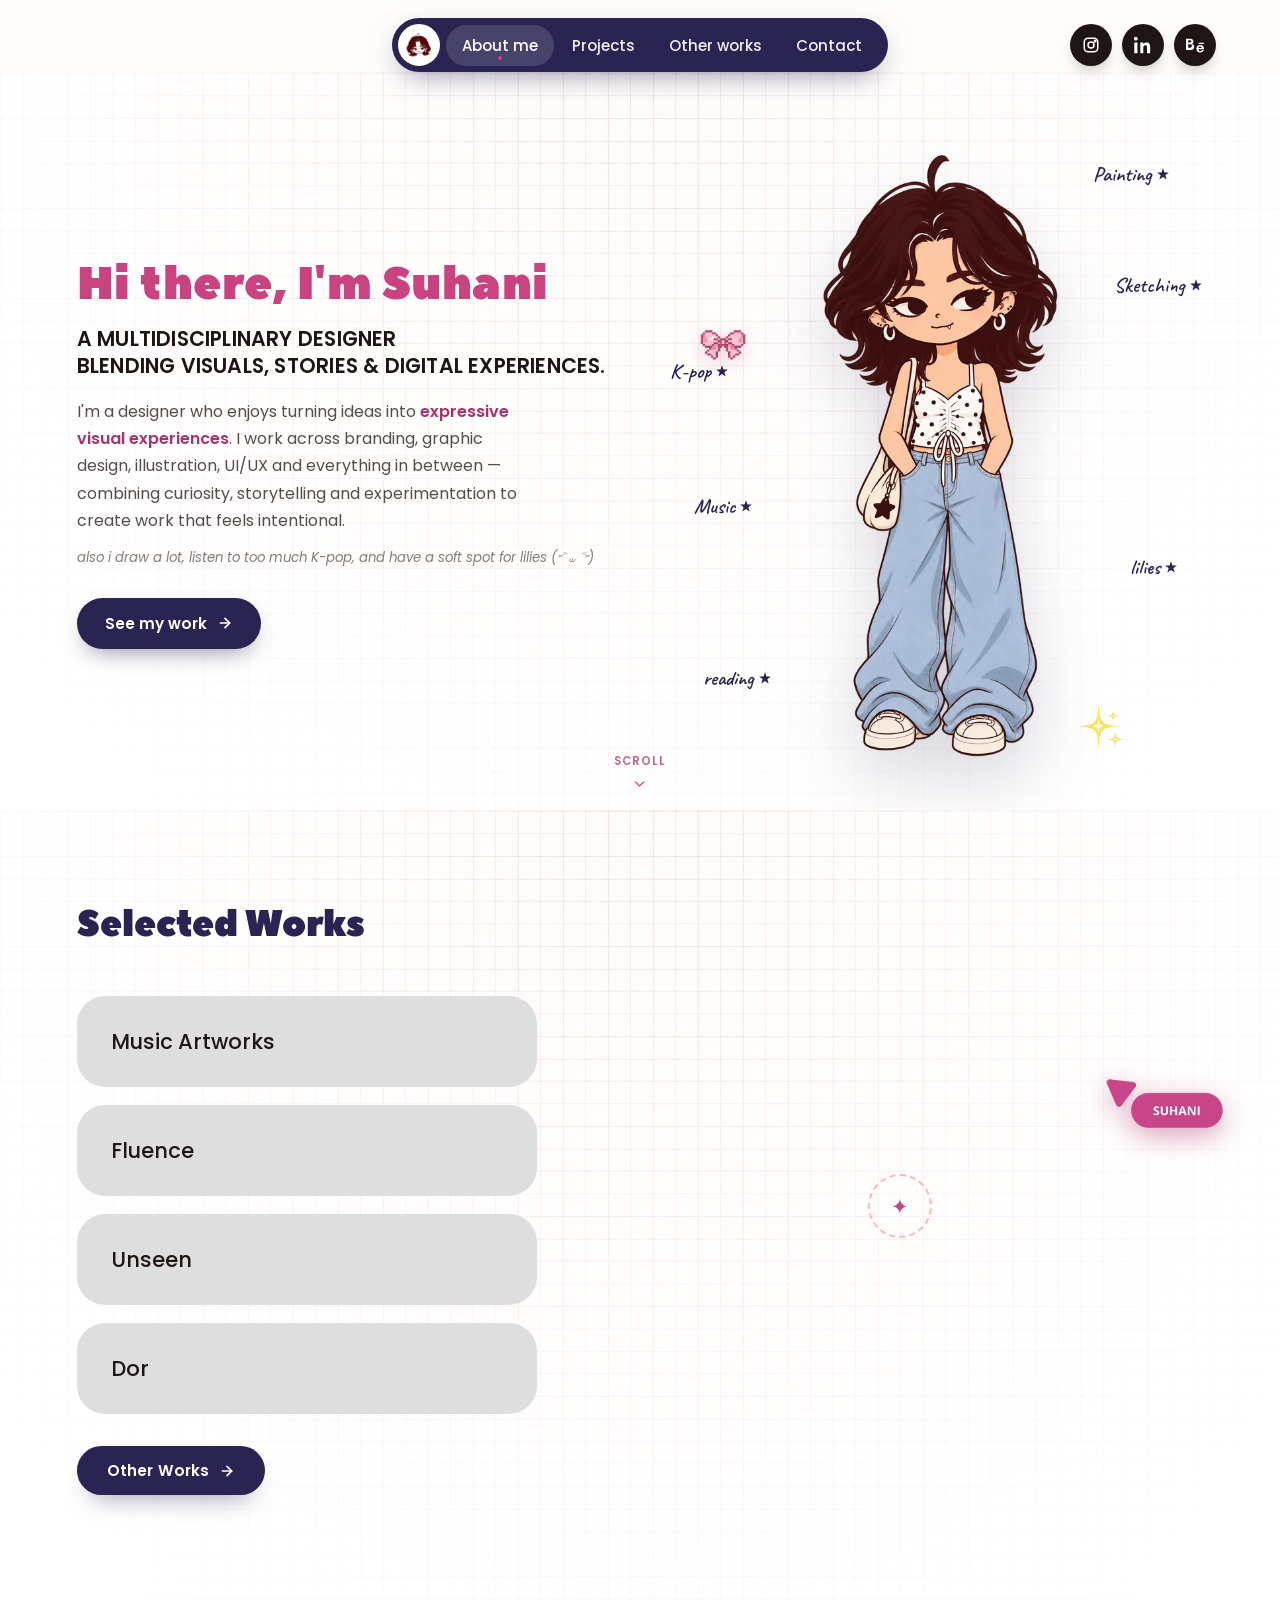
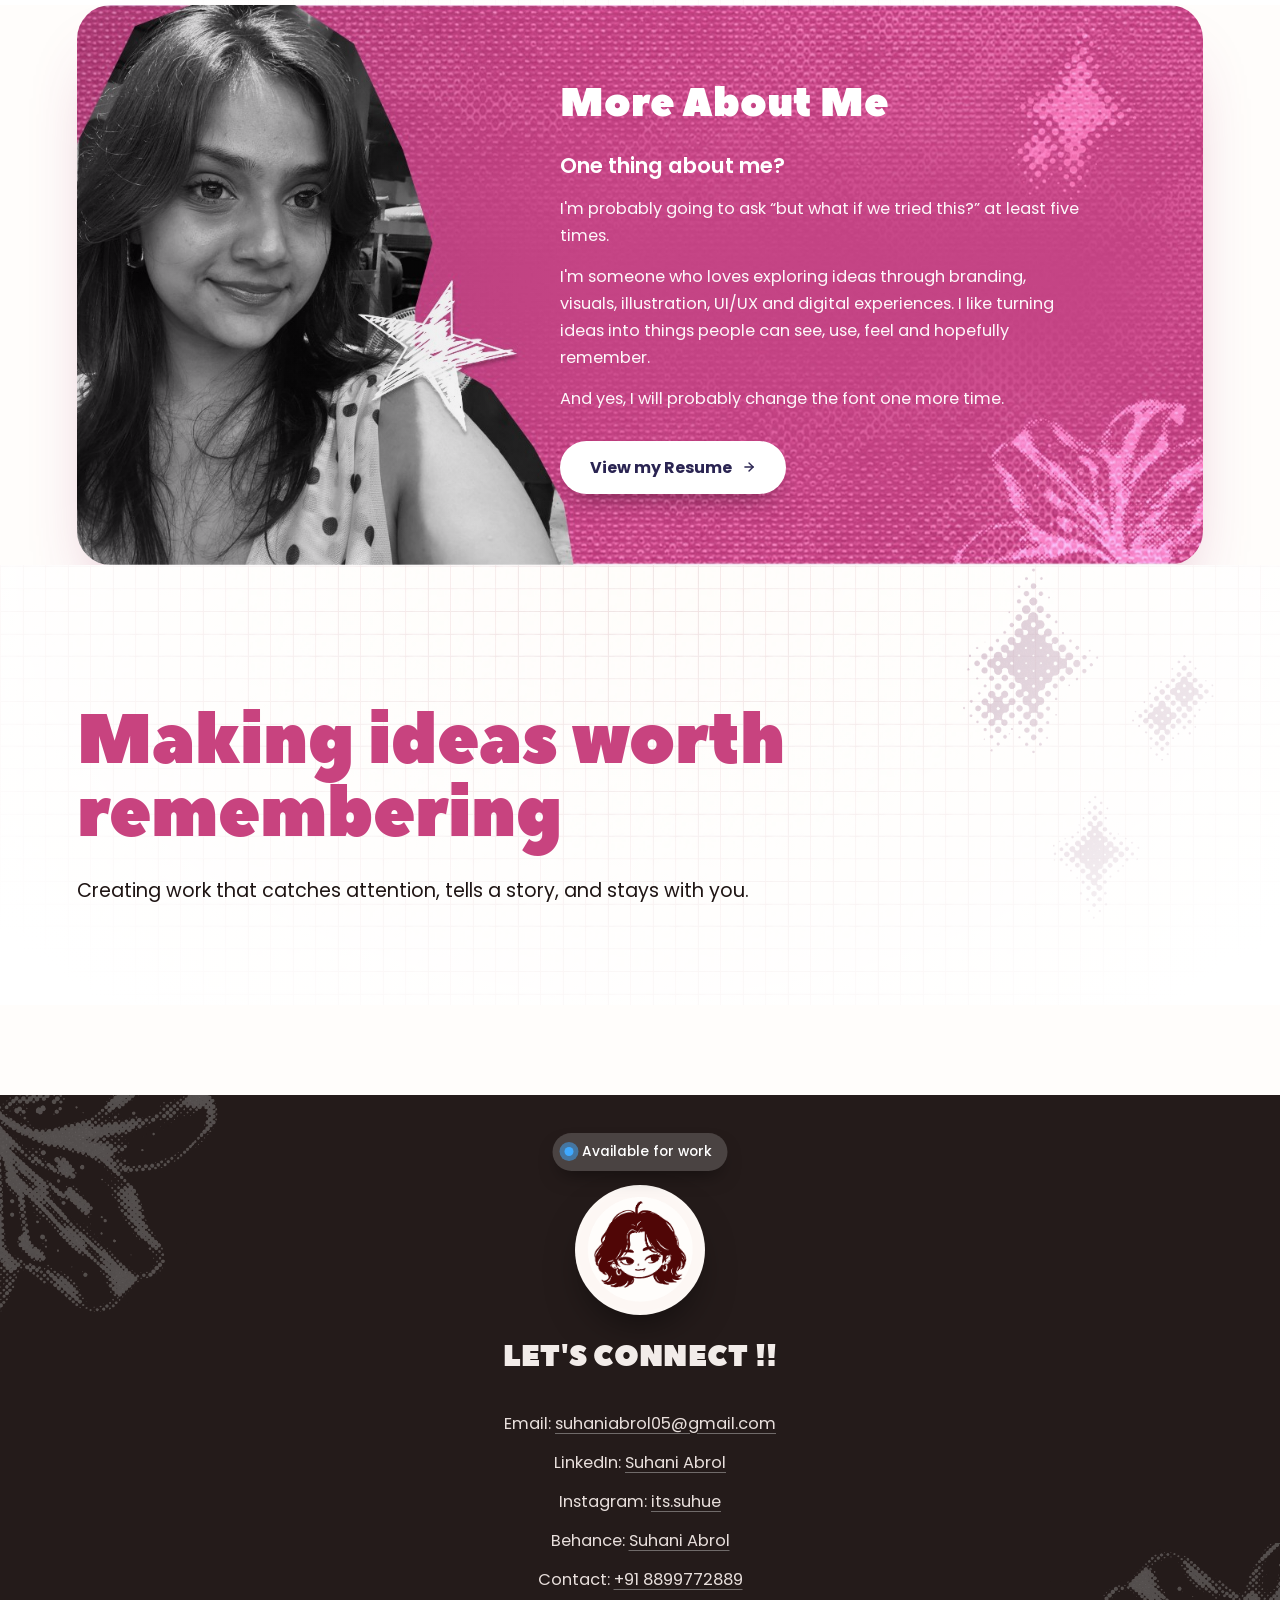
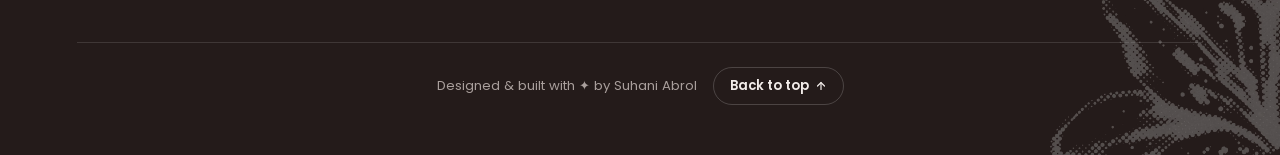
==== index.html @ 2a0159c7 "Initial commit" ====
<!DOCTYPE html>
<html lang="en">
<head>
<meta charset="UTF-8">
<meta name="viewport" content="width=device-width, initial-scale=1.0">
<title>Suhani Abrol — Multidisciplinary Designer</title>
<meta name="description" content="Suhani Abrol — a multidisciplinary designer blending visuals, stories & digital experiences.">
<link rel="icon" href="assets/images/favicon.webp">
<link rel="preconnect" href="https://fonts.googleapis.com">
<link href="https://fonts.googleapis.com/css2?family=Caveat:wght@500;600;700&family=Poppins:wght@300;400;500;600;700;800&display=swap" rel="stylesheet">
<link rel="stylesheet" href="styles.css">
</head>
<body>
<div class="scroll-progress" id="scrollProgress"></div>

<!-- ================= HEADER ================= -->
<header class="site-header">
  <nav class="nav-pill" aria-label="Primary">
    <div class="nav-avatar"><img src="assets/images/favicon.webp" alt="Suhani Abrol logo"></div>
    <ul class="nav-links" id="navLinks">
      <li><a href="#about" class="nav-link active" data-target="#about">About me<span class="dot"></span></a></li>
      <li><a href="#work" class="nav-link" data-target="#work">Projects<span class="dot"></span></a></li>
      <li><a href="#about-me" class="nav-link" data-target="#about-me">Other works<span class="dot"></span></a></li>
      <li><a href="#contact" class="nav-link" data-target="#contact">Contact<span class="dot"></span></a></li>
    </ul>
  </nav>
  <div class="social-cluster">
    <a href="https://instagram.com/its.suhue" target="_blank" rel="noopener" aria-label="Instagram">
      <svg viewBox="0 0 24 24" fill="none" stroke="currentColor" stroke-width="2"><rect x="3" y="3" width="18" height="18" rx="5"/><circle cx="12" cy="12" r="4"/><circle cx="17.5" cy="6.5" r="1"/></svg>
    </a>
    <a href="https://linkedin.com/in/suhani-abrol" target="_blank" rel="noopener" aria-label="LinkedIn">
      <svg viewBox="0 0 24 24" fill="currentColor"><path d="M4.98 3.5C4.98 4.88 3.87 6 2.5 6S0 4.88 0 3.5 1.12 1 2.5 1s2.48 1.12 2.48 2.5zM.4 8.75h4.2V23H.4V8.75zM8.4 8.75h4.02v1.95h.06c.56-1.06 1.94-2.18 4-2.18 4.28 0 5.07 2.82 5.07 6.48V23h-4.2v-6.9c0-1.65-.03-3.77-2.3-3.77-2.3 0-2.66 1.8-2.66 3.65V23H8.4V8.75z"/></svg>
    </a>
    <a href="https://behance.net/suhaniabrol" target="_blank" rel="noopener" aria-label="Behance">
      <svg viewBox="0 0 24 24" fill="currentColor"><path d="M7.8 10.5c1.4-.6 2.1-1.7 2.1-3.2 0-2.6-2-3.8-4.4-3.8H0v15h5.9c2.6 0 5.1-1.3 5.1-4.2 0-1.8-.9-3.2-3.2-3.8zM2.9 5.6h2.3c1 0 1.9.3 1.9 1.5 0 1.1-.7 1.6-1.8 1.6H2.9V5.6zm2.6 10H2.9V10.9h2.7c1.3 0 2.2.6 2.2 2 0 1.5-1.1 2.7-2.3 2.7zM23.7 9.1h-6.9v1.4h6.9V9.1zM18.9 12c-3 0-5 2.1-5 5.1 0 3.1 1.9 5 5.1 5 2.4 0 4.1-1.1 4.8-3.3h-2.5c-.2.7-1.1 1.4-2.2 1.4-1.6 0-2.5-1-2.6-2.6h7.5c.1-3.2-1.4-5.6-5.1-5.6zm-2.4 4c.1-1.2 1-2 2.3-2 1.3 0 2 .8 2.1 2h-4.4z"/></svg>
    </a>
  </div>
  <button class="nav-toggle" id="navToggle" aria-label="Open menu">
    <svg viewBox="0 0 24 24" fill="none" stroke="#fff" stroke-width="2" stroke-linecap="round"><line x1="4" y1="7" x2="20" y2="7"/><line x1="4" y1="12" x2="20" y2="12"/><line x1="4" y1="17" x2="20" y2="17"/></svg>
  </button>
</header>

<div class="mobile-menu" id="mobileMenu">
  <div class="mobile-menu-panel">
    <span class="mobile-close" id="mobileClose">&times;</span>
    <a href="#about" data-target="#about">About me →</a>
    <a href="#work" data-target="#work">Projects →</a>
    <a href="#about-me" data-target="#about-me">Other works →</a>
    <a href="#contact" data-target="#contact">Contact →</a>
    <div class="msocial">
      <a href="https://instagram.com/its.suhue" target="_blank" rel="noopener" aria-label="Instagram"><svg viewBox="0 0 24 24" fill="none" stroke="currentColor" stroke-width="2" width="18" height="18"><rect x="3" y="3" width="18" height="18" rx="5"/><circle cx="12" cy="12" r="4"/></svg></a>
      <a href="https://linkedin.com/in/suhani-abrol" target="_blank" rel="noopener" aria-label="LinkedIn"><svg viewBox="0 0 24 24" fill="currentColor" width="18" height="18"><path d="M4.98 3.5C4.98 4.88 3.87 6 2.5 6S0 4.88 0 3.5 1.12 1 2.5 1s2.48 1.12 2.48 2.5zM.4 8.75h4.2V23H.4V8.75zM8.4 8.75h4.02v1.95h.06c.56-1.06 1.94-2.18 4-2.18 4.28 0 5.07 2.82 5.07 6.48V23h-4.2v-6.9c0-1.65-.03-3.77-2.3-3.77-2.3 0-2.66 1.8-2.66 3.65V23H8.4V8.75z"/></svg></a>
      <a href="https://behance.net/suhaniabrol" target="_blank" rel="noopener" aria-label="Behance"><svg viewBox="0 0 24 24" fill="currentColor" width="18" height="18"><path d="M7.8 10.5c1.4-.6 2.1-1.7 2.1-3.2 0-2.6-2-3.8-4.4-3.8H0v15h5.9c2.6 0 5.1-1.3 5.1-4.2 0-1.8-.9-3.2-3.2-3.8zM2.9 5.6h2.3c1 0 1.9.3 1.9 1.5 0 1.1-.7 1.6-1.8 1.6H2.9V5.6zm2.6 10H2.9V10.9h2.7c1.3 0 2.2.6 2.2 2 0 1.5-1.1 2.7-2.3 2.7zM23.7 9.1h-6.9v1.4h6.9V9.1zM18.9 12c-3 0-5 2.1-5 5.1 0 3.1 1.9 5 5.1 5 2.4 0 4.1-1.1 4.8-3.3h-2.5c-.2.7-1.1 1.4-2.2 1.4-1.6 0-2.5-1-2.6-2.6h7.5c.1-3.2-1.4-5.6-5.1-5.6zm-2.4 4c.1-1.2 1-2 2.3-2 1.3 0 2 .8 2.1 2h-4.4z"/></svg></a>
    </div>
  </div>
</div>

<!-- ================= HERO ================= -->
<section class="hero paper-bg" id="about">
  <div class="hero-copy">
    <h1 class="reveal reveal-delay-1">Hi there, I'm Suhani</h1>
    <p class="subhead reveal reveal-delay-2">A MULTIDISCIPLINARY DESIGNER<br>BLENDING VISUALS, STORIES &amp; DIGITAL EXPERIENCES.</p>
    <p class="desc reveal reveal-delay-3">I'm a designer who enjoys turning ideas into <strong>expressive visual experiences</strong>. I work across branding, graphic design, illustration, UI/UX and everything in between — combining curiosity, storytelling and experimentation to create work that feels intentional.</p>
    <p class="aside reveal reveal-delay-3">also i draw a lot, listen to too much K-pop, and have a soft spot for lilies (˶˃ ⩊ ˂˶)</p>
    <a href="#work" class="btn reveal reveal-delay-4" data-target="#work">
      See my work
      <svg width="16" height="16" viewBox="0 0 24 24" fill="none" stroke="currentColor" stroke-width="2.4" stroke-linecap="round"><line x1="5" y1="12" x2="19" y2="12"/><polyline points="12 5 19 12 12 19"/></svg>
    </a>
  </div>

  <div class="hero-art">
    <div class="char-wrap">
      <img class="character" src="assets/images/hero-character.webp" alt="Illustrated portrait of Suhani, wearing a polka dot top and wide jeans">
      <span class="note n1">Painting <svg viewBox="0 0 24 24"><path d="M12 2l2.5 7.5H22l-6 4.6 2.3 7.4L12 17l-6.3 4.5 2.3-7.4L2 9.5h7.5z"/></svg></span>
      <span class="note n3">Sketching <svg viewBox="0 0 24 24"><path d="M12 2l2.5 7.5H22l-6 4.6 2.3 7.4L12 17l-6.3 4.5 2.3-7.4L2 9.5h7.5z"/></svg></span>
      <span class="note n2">K-pop <svg viewBox="0 0 24 24"><path d="M12 2l2.5 7.5H22l-6 4.6 2.3 7.4L12 17l-6.3 4.5 2.3-7.4L2 9.5h7.5z"/></svg></span>
      <span class="note n4">Music <svg viewBox="0 0 24 24"><path d="M12 2l2.5 7.5H22l-6 4.6 2.3 7.4L12 17l-6.3 4.5 2.3-7.4L2 9.5h7.5z"/></svg></span>
      <span class="note n5">lilies <svg viewBox="0 0 24 24"><path d="M12 2l2.5 7.5H22l-6 4.6 2.3 7.4L12 17l-6.3 4.5 2.3-7.4L2 9.5h7.5z"/></svg></span>
      <span class="note n6">reading <svg viewBox="0 0 24 24"><path d="M12 2l2.5 7.5H22l-6 4.6 2.3 7.4L12 17l-6.3 4.5 2.3-7.4L2 9.5h7.5z"/></svg></span>
      <img class="bow-deco" src="assets/images/bow-deco.webp" alt="">
      <img class="sparkle-deco" src="assets/images/sparkle-deco.webp" alt="">
    </div>
  </div>
  <a href="#work" class="scroll-cue" data-target="#work" aria-label="Scroll to selected works">
    Scroll
    <svg viewBox="0 0 24 24" fill="none" stroke="currentColor" stroke-width="2.4" stroke-linecap="round" stroke-linejoin="round"><polyline points="6 9 12 15 18 9"/></svg>
  </a>
</section>

<!-- ================= SELECTED WORKS ================= -->
<section class="works paper-bg" id="work">
  <h2 class="section-title reveal">Selected Works</h2>

  <div class="works-grid">
    <div class="project-list reveal" id="projectList">
      <!-- items injected by JS -->
      <a href="#about-me" data-target="#about-me" id="otherWorksPill" class="other-works-pill reveal">
        Other Works
        <svg width="16" height="16" viewBox="0 0 24 24" fill="none" stroke="currentColor" stroke-width="2.4" stroke-linecap="round"><line x1="5" y1="12" x2="19" y2="12"/><polyline points="12 5 19 12 12 19"/></svg>
      </a>
    </div>

    <div class="preview-stage" id="previewStage">
      <div class="preview-idle">
        <div class="ring">✦</div>
      </div>
      <div class="preview-entrance">
      <div class="preview-float">
      <div class="preview-card-wrap" id="previewWrap">
        <div class="preview-card-face">
        <div class="preview-back"></div>
        <div class="preview-front" id="previewFront">
          <span class="p-icon" id="pIcon">M</span>
          <span class="p-tag" id="pTag">Illustration series</span>
          <h3 id="pTitle">Music Artworks</h3>
          <p id="pDesc">A collection of album-inspired fan art blending expressive linework with color moods.</p>
        </div>
        <div class="deco-chip chip-a" id="chipA"><span class="dot"></span><span id="chipAText">Illustration</span></div>
        <div class="deco-chip chip-b" id="chipB"><span class="dot"></span><span id="chipBText">Fan Art</span></div>
        </div>
        <div class="suhani-badge" id="suhaniBadge">
          <img class="suhani-badge-img" src="assets/images/suhani-badge.webp" alt="Suhani">
        </div>
      </div>
      </div>
      </div>
    </div>
  </div>
</section>

<!-- ================= ABOUT / MORE ABOUT ME ================= -->
<section class="about" id="about-me">
  <div class="about-banner reveal" style="background-image:url('assets/images/about-banner.jpg');">
    <div class="about-copy">
      <h2 class="script">More About Me</h2>
      <h3>One thing about me?</h3>
      <p>I'm probably going to ask &ldquo;but what if we tried this?&rdquo; at least five times.</p>
      <p>I'm someone who loves exploring ideas through branding, visuals, illustration, UI/UX and digital experiences. I like turning ideas into things people can see, use, feel and hopefully remember.</p>
      <p>And yes, I will probably change the font one more time.</p>
      <a href="#contact" class="btn-light" data-target="#contact">
        View my Resume
        <svg width="14" height="14" viewBox="0 0 24 24" fill="none" stroke="currentColor" stroke-width="2.4" stroke-linecap="round"><line x1="5" y1="12" x2="19" y2="12"/><polyline points="12 5 19 12 12 19"/></svg>
      </a>
    </div>
  </div>
</section>

<!-- ================= MAKING IDEAS WORTH REMEMBERING ================= -->
<section class="make-remember paper-bg" id="make-remember">
  <div class="mr-deco"><img src="assets/images/diamonds-deco.png" alt="" /></div>
  <div class="mr-wrap">
    <h2 class="mr-title reveal">Making ideas worth<br>remembering</h2>
    <p class="mr-sub reveal">Creating work that catches attention, tells a story, and stays with you.</p>
  </div>
</section>

<!-- ================= FOOTER / CONTACT ================= -->
<footer class="site-footer" id="contact">
  <div class="leaf tl">
    <img src="assets/images/leaf-tl.webp" alt="">
  </div>
  <div class="leaf br">
    <img src="assets/images/leaf-br.webp" alt="">
  </div>

  <div class="avail-wrap reveal">
    <div class="avail-badge"><span class="pulse-dot"></span>Available for work</div>
    <div class="footer-avatar"><img src="assets/images/footer-avatar.png" alt="Suhani Abrol"></div>
  </div>

  <h2 class="reveal">LET'S CONNECT !!</h2>

  <ul class="contact-list reveal">
    <li>Email: <button class="copy-email" data-copy="suhaniabrol05@gmail.com">suhaniabrol05@gmail.com</button></li>
    <li>LinkedIn: <a href="https://linkedin.com/in/suhani-abrol" target="_blank" rel="noopener">Suhani Abrol</a></li>
    <li>Instagram: <a href="https://instagram.com/its.suhue" target="_blank" rel="noopener">its.suhue</a></li>
    <li>Behance: <a href="https://behance.net/suhaniabrol" target="_blank" rel="noopener">Suhani Abrol</a></li>
    <li>Contact: <a href="tel:+918899772889">+91 8899772889</a></li>
  </ul>

  <div class="footer-bottom">
    <span>Designed &amp; built with ✦ by Suhani Abrol</span>
    <a href="#about" class="to-top" data-target="#about">
      Back to top
      <svg viewBox="0 0 24 24" fill="none" stroke="currentColor" stroke-width="2.4" stroke-linecap="round"><line x1="5" y1="12" x2="19" y2="12"/><polyline points="12 5 19 12 12 19"/></svg>
    </a>
  </div>
</footer>

<div class="toast" id="toast">Copied to clipboard ✦</div>

<script src="script.js"></script>
</body>
</html>
---- styles.css ----
@font-face{
    font-family:'Peace Sans';
    src: url('assets/fonts/peace-sans-webfont.ttf') format('truetype'),
         url('assets/fonts/peace-sans.otf') format('opentype');
    font-weight: normal;
    font-style: normal;
    font-display: swap;
  }

  :root{
    --pink: #C8437F;
    --pink-deep: #A8336A;
    --pink-soft: #FFB6B6;
    --pink-soft2: #FFC9C9;
    --navy: #2A2452;
    --navy-2: #1F1B45;
    --ink: #1F1514;
    --footer-dark: #241B1A;
    --footer-dark-2: #2E2220;
    --pill-grey: #DEDEDE;
    --pill-grey-dark: #cfcfcf;
    --paper: #FFFDFB;
    --grid-line: rgba(200,67,127,0.16);
    --text-body: #35302f;
    --radius-lg: 28px;
    --radius-md: 20px;
    --radius-sm: 14px;
    --ease: cubic-bezier(.22,1,.36,1);
  }

  *{margin:0;padding:0;box-sizing:border-box;}
  html{scroll-behavior:smooth;}
  body{
    font-family:'Poppins', sans-serif;
    color:var(--text-body);
    background:var(--paper);
    overflow-x:hidden;
    -webkit-font-smoothing:antialiased;
  }
  img{max-width:100%;display:block;}
  a{color:inherit;text-decoration:none;}
  ul{list-style:none;}
  button{font-family:inherit;cursor:pointer;border:none;background:none;}
  ::selection{background:var(--pink);color:#fff;}

  /* ---------- scroll progress bar ---------- */
  .scroll-progress{
    position:fixed; top:0; left:0; height:3px; width:0%;
    background:linear-gradient(90deg, var(--pink), var(--navy));
    z-index:300; transition:width .1s linear;
  }

  .script{font-family:'Peace Sans', 'Caveat', cursive;}

  /* ---------- scroll reveal ---------- */
  .reveal{opacity:0;transform:translateY(28px);transition:opacity .8s var(--ease), transform .8s var(--ease);}
  .reveal.in{opacity:1;transform:translateY(0);}
  .reveal-delay-1{transition-delay:.08s;}
  .reveal-delay-2{transition-delay:.16s;}
  .reveal-delay-3{transition-delay:.24s;}
  .reveal-delay-4{transition-delay:.32s;}

  @media (prefers-reduced-motion: reduce){
    *{animation-duration:0.001ms !important; animation-iteration-count:1 !important; transition-duration:0.001ms !important; scroll-behavior:auto !important;}
  }

  /* ---------- paper bg (real grid texture, low opacity, white base) ---------- */
  .paper-bg{
    position:relative;
    background-color:#ffffff;
    isolation:isolate;
  }
  .paper-bg::before{
    content:"";
    position:absolute; inset:0;
    background-image:url('assets/images/paper-bg-texture.webp');
    background-size: 90px 90px;
    background-repeat:repeat;
    opacity:0.22;
    z-index:0;
    pointer-events:none;
  }
  .paper-bg::after{
    content:"";
    position:absolute; inset:0;
    background:radial-gradient(ellipse at 50% 0%, rgba(255,255,255,0) 0%, #ffffff 92%);
    z-index:0;
    pointer-events:none;
  }
  .hero-copy, .hero-art{ position:relative; z-index:1; }

  /* ================= NAVBAR ================= */
  .site-header{
    position:sticky; top:0; z-index:100;
    padding: 18px 5vw 0;
    display:grid; grid-template-columns: 1fr auto 1fr; align-items:center;
    pointer-events:none;
  }
  .nav-pill{
    grid-column:2; justify-self:center;
    pointer-events:all;
    display:flex; align-items:center; gap:6px;
    background:var(--navy);
    border-radius:999px;
    padding:6px 10px 6px 6px;
    box-shadow:0 10px 30px -10px rgba(42,36,82,0.55);
    transition: box-shadow .3s var(--ease), transform .3s var(--ease);
  }
  .nav-pill:hover{ box-shadow:0 14px 34px -8px rgba(42,36,82,0.65); }
  .nav-avatar{
    width:42px;height:42px;border-radius:50%;
    background:#fff; border:2px solid #fff;
    overflow:hidden; flex-shrink:0;
    display:flex; align-items:center; justify-content:center;
    transition: transform .4s var(--ease);
  }
  .nav-pill:hover .nav-avatar{ transform: rotate(-8deg) scale(1.06); }
  .nav-avatar img{width:100%;height:100%;object-fit:cover;}
  .nav-links{display:flex; align-items:center; gap:2px;}
  .nav-links a{
    color:#f2f0f7; font-size:0.94rem; font-weight:500;
    padding:10px 16px; border-radius:999px; position:relative;
    transition:color .25s ease, background .25s ease;
    white-space:nowrap;
  }
  .nav-links a:hover{ background:rgba(255,255,255,0.1); color:#fff; }
  .nav-links a.active{ color:#fff; background:rgba(255,255,255,0.14); }
  .nav-links a .dot{
    position:absolute; bottom:6px; left:50%; width:4px; height:4px; border-radius:50%;
    background:var(--pink); transform:translate(-50%,6px) scale(0); transition:transform .25s var(--ease);
  }
  .nav-links a.active .dot{ transform:translate(-50%,0) scale(1); }

  .social-cluster{
    grid-column:3; justify-self:end;
    pointer-events:all;
    display:flex; gap:10px;
  }
  .social-cluster a{
    width:42px; height:42px; border-radius:50%;
    background:var(--ink); color:#fff;
    display:flex; align-items:center; justify-content:center;
    transition: transform .35s var(--ease), background .35s ease;
    box-shadow:0 8px 18px -8px rgba(0,0,0,0.4);
  }
  .social-cluster a:hover{ transform:translateY(-4px) rotate(-8deg) scale(1.06); background:var(--pink); }
  .social-cluster svg{width:18px;height:18px;}

  .nav-toggle{ grid-column:3; justify-self:end; display:none; pointer-events:all; }

  /* mobile menu (base, hidden on all sizes until toggled + only reachable on small screens) */
  .mobile-menu{
    position:fixed; inset:0; background:rgba(31,21,20,0.6); backdrop-filter:blur(4px);
    z-index:200; display:flex; align-items:flex-end; opacity:0; pointer-events:none; transition:opacity .3s ease;
  }
  .mobile-menu.open{ opacity:1; pointer-events:all; }
  .mobile-menu-panel{
    background:var(--navy); width:100%; border-radius:28px 28px 0 0; padding:28px 24px 40px;
    transform:translateY(100%); transition:transform .4s var(--ease); position:relative;
  }
  .mobile-menu.open .mobile-menu-panel{ transform:translateY(0); }
  .mobile-menu-panel a{
    display:flex; align-items:center; justify-content:space-between; color:#fff; padding:16px 6px;
    font-size:1.15rem; font-weight:500; border-bottom:1px solid rgba(255,255,255,0.1);
  }
  .mobile-menu-panel .msocial{ display:flex; gap:12px; margin-top:20px; }
  .mobile-menu-panel .msocial a{ width:42px;height:42px; border-radius:50%; background:rgba(255,255,255,0.1); justify-content:center; padding:0; border:none; }
  .mobile-close{ position:absolute; top:18px; right:22px; color:#fff; font-size:1.6rem; line-height:1; cursor:pointer; }

  /* ================= HERO ================= */
  .hero{
    position:relative;
    padding: 70px 6vw 40px;
    display:grid;
    grid-template-columns: 1.05fr 0.95fr;
    align-items:center;
    gap:20px;
    min-height:82vh;
  }
  .hero-copy .eyebrow{
    display:inline-flex; align-items:center; gap:8px;
    font-size:0.78rem; letter-spacing:0.14em; font-weight:600;
    color:var(--pink-deep); text-transform:uppercase;
    padding:6px 14px; border:1.5px solid var(--pink-soft); border-radius:999px;
    margin-bottom:18px; background:#fff;
  }
  .hero-copy h1{
    font-family:'Peace Sans', 'Caveat', cursive;
    font-weight:400;
    font-size: clamp(1.8rem, 3.6vw, 3.6rem);
    color:var(--pink);
    line-height:0.95;
    margin-bottom: 18px;
    letter-spacing:0.5px;
  }
  .hero-copy .subhead{
    font-size:clamp(1.05rem, 1.6vw, 1.32rem);
    font-weight:600;
    letter-spacing:0.01em;
    color:var(--ink);
    margin-bottom:18px;
    line-height:1.35;
  }
  .hero-copy .desc{
    font-size:1rem; line-height:1.7; color:#544d4c; max-width:46ch; margin-bottom:14px;
  }
  .hero-copy .desc strong{ color:var(--pink-deep); font-weight:600; }
  .hero-copy{ min-width:0; }
  .hero-copy .aside{
    font-size:clamp(0.4rem, calc(-0.256px + 2.08vw), 0.92rem); color:#847b79; margin-bottom:30px; font-style:italic;
    white-space:nowrap;
  }

  .btn{
    position:relative; display:inline-flex; align-items:center; gap:10px;
    padding:14px 28px; border-radius:999px;
    background:var(--navy); color:#fff; font-weight:600; font-size:0.95rem;
    overflow:hidden; isolation:isolate;
    transition: color .4s ease, transform .3s var(--ease), box-shadow .3s var(--ease);
    box-shadow:0 10px 24px -10px rgba(42,36,82,0.6);
  }
  .btn::before{
    content:""; position:absolute; inset:0; z-index:-1;
    background:var(--pink);
    transform: translateX(-102%);
    transition: transform .45s var(--ease);
  }
  .btn:hover::before{ transform:translateX(0); }
  .btn:hover{ transform:translateY(-3px); box-shadow:0 16px 30px -10px rgba(200,67,127,0.55); }
  .btn:active{ transform:translateY(-1px) scale(.98); }
  .btn svg{ transition: transform .35s var(--ease); }
  .btn:hover svg{ transform: translateX(4px); }
  .ripple{
    position:absolute; border-radius:50%; background:rgba(255,255,255,0.55);
    transform:scale(0); animation: rippleAnim .6s ease-out forwards; pointer-events:none;
  }
  @keyframes rippleAnim{ to{ transform:scale(2.6); opacity:0; } }

  .hero-art{
    position:relative;
    display:flex; align-items:center; justify-content:center;
    height:100%;
  }
  .hero-art .char-wrap{
    position:relative;
    width:min(78%, 420px);
    animation: floaty 6s ease-in-out infinite;
  }
  @keyframes floaty{ 0%,100%{transform:translateY(0);} 50%{transform:translateY(-14px);} }
  .hero-art img.character{ width:100%; filter:drop-shadow(0 30px 34px rgba(42,36,82,0.18)); }

  .note{
    position:absolute; font-family:'Caveat',cursive; font-weight:600;
    color:var(--navy); font-size:1.3rem; white-space:nowrap;
    display:flex; align-items:center; gap:4px;
    animation: bob 4.5s ease-in-out infinite;
    cursor:grab; transition: color .25s ease;
    touch-action:none; user-select:none; -webkit-user-select:none;
    z-index:2;
  }
  .note:hover{ color:var(--pink); animation: bobHover .7s ease-in-out infinite; }
  .note:hover svg{ fill:var(--pink); }
  .note svg{width:14px;height:14px;fill:var(--navy); transition: fill .25s ease;}
  .note.dragging{ cursor:grabbing; animation:none; z-index:50; color:var(--pink); }
  .note.dragging svg{ fill:var(--pink); }
  .n1{ top:2%; right:-6%; animation-delay:.2s; }
  .n2{ top:34%; left:-16%; animation-delay:1.1s; }
  .n3{ top:20%; right:-14%; animation-delay:.6s; }
  .n4{ top:56%; left:-10%; animation-delay:1.6s; }
  .n5{ top:66%; right:-8%; animation-delay:.9s; }
  .n6{ top:84%; left:-8%; animation-delay:1.3s; }
  @keyframes bob{ 0%,100%{ transform:translateY(0);} 50%{transform:translateY(-8px);} }
  @keyframes bobHover{ 0%,100%{ transform:translateY(-4px) scale(1.18) rotate(-3deg);} 50%{transform:translateY(-12px) scale(1.18) rotate(3deg);} }

  .bow-deco{
    position:absolute; width:58px; top:29%; left:-10%;
    animation: wiggle 3.6s ease-in-out infinite;
    filter:drop-shadow(0 6px 10px rgba(200,67,127,0.25));
  }
  @keyframes wiggle{ 0%,100%{transform:rotate(-6deg);} 50%{transform:rotate(6deg);} }

  .sparkle-deco{
    position:absolute; width:70px; bottom:2%; right:2%;
    animation: twinkle 2.6s ease-in-out infinite;
  }
  @keyframes twinkle{ 0%,100%{ opacity:.55; transform:scale(.85) rotate(0deg);} 50%{ opacity:1; transform:scale(1.05) rotate(8deg);} }

  .scroll-cue{
    position:absolute; left:50%; bottom:18px; transform:translateX(-50%);
    display:flex; flex-direction:column; align-items:center; gap:6px;
    color:var(--pink-deep); font-size:0.72rem; letter-spacing:0.1em; text-transform:uppercase; font-weight:600;
    opacity:0.75; animation: cueBounce 2.2s ease-in-out infinite; z-index:2;
  }
  .scroll-cue svg{ width:16px; height:16px; }
  @keyframes cueBounce{ 0%,100%{ transform:translate(-50%,0); } 50%{ transform:translate(-50%,8px); } }

  /* ================= SELECTED WORKS ================= */
  .works{
    padding: 90px 6vw 110px;
    position:relative;
    isolation:isolate;
    cursor: url('assets/images/cursor-star.png') 0 0, auto;
  }
  .works *{ cursor: url('assets/images/cursor-star.png') 0 0, auto; }
  .works .project-item{ cursor: url('assets/images/cursor-star.png') 0 0, auto; }
  .works > *{ position:relative; z-index:1; }
  .section-tag{
    font-size:0.78rem; letter-spacing:0.18em; font-weight:700; text-transform:uppercase;
    color:var(--pink-deep); margin-bottom:8px; display:block;
  }
  .section-title{
    font-family:'Peace Sans', 'Caveat', cursive; font-weight:400; font-size:clamp(1.7rem,2.8vw,2.3rem);
    color:var(--navy); margin-bottom:46px; position:relative; display:inline-block;
  }

  .works-grid{
    display:grid;
    grid-template-columns: minmax(280px, 460px) 1fr;
    gap: 60px;
    align-items:start;
  }

  .project-list{ display:flex; flex-direction:column; gap:18px; position:relative; }
  .project-item{
    position:relative;
    background:var(--pill-grey);
    border-radius: var(--radius-lg);
    padding: 30px 34px;
    cursor:pointer;
    transition: background .35s var(--ease), transform .12s linear, box-shadow .35s var(--ease);
    display:flex; align-items:center; justify-content:space-between;
    will-change: transform;
    transform-style: preserve-3d;
    perspective: 600px;
  }
  .project-item .pname{
    font-size:1.32rem; font-weight:500; color:var(--ink); transition:color .3s ease, transform .3s var(--ease);
  }
  .project-item:hover, .project-item.active{
    background:#fff;
    box-shadow: 0 16px 34px -18px rgba(42,36,82,0.35), 0 0 0 2px var(--pink-soft) inset;
  }
  .project-item:hover .pname, .project-item.active .pname{ color:var(--pink-deep); transform:translateX(2px); }
  .project-item:hover .arrow svg, .project-item.active .arrow svg{ fill:#fff; }

  .you-badge{
    position:absolute;
    display:flex; align-items:center; gap:6px;
    top:50%; left:100%; margin-left:14px; transform:translateY(-50%) translateX(-8px) scale(.9);
    opacity:0; pointer-events:none; transition: all .3s var(--ease);
    z-index:5;
  }
  .project-item:hover .you-badge, .project-item.active .you-badge{ opacity:1; transform:translateY(-50%) translateX(0) scale(1); }
  .you-badge .tri{
    width:0;height:0;
    border-top:9px solid transparent; border-bottom:9px solid transparent;
    border-right:13px solid var(--ink);
  }
  .you-badge .pill{
    background:var(--ink); color:#fff; font-weight:700; font-size:0.72rem; letter-spacing:0.06em;
    padding:9px 18px; border-radius:999px; white-space:nowrap;
    box-shadow:0 10px 18px -8px rgba(0,0,0,0.45);
  }

  .other-works-pill{
    position:relative;
    display:inline-flex; align-items:center; gap:10px;
    align-self:flex-start; margin-top:14px; padding:13px 30px;
    background:var(--navy); color:#fff;
    border-radius:999px;
    font-weight:600; font-size:0.95rem; letter-spacing:0.01em;
    text-decoration:none;
    overflow:hidden; isolation:isolate; cursor:pointer;
    box-shadow:0 14px 26px -14px rgba(42,36,82,0.55);
    transition: color .4s ease, transform .3s var(--ease), box-shadow .3s var(--ease);
  }
  .other-works-pill::before{
    content:""; position:absolute; inset:0; z-index:-1;
    background:var(--pink);
    transform: translateX(-102%);
    transition: transform .45s var(--ease);
  }
  .other-works-pill:hover::before{ transform:translateX(0); }
  .other-works-pill:hover{
    transform:translateY(-3px);
    box-shadow:0 16px 30px -10px rgba(200,67,127,0.55);
  }
  .other-works-pill:active{ transform:translateY(-1px) scale(.98); }
  .other-works-pill svg{ transition: transform .35s var(--ease); }
  .other-works-pill:hover svg{ transform: translateX(4px); }

  .preview-stage{
    position:sticky; top:110px;
    min-height:420px;
    display:flex; align-items:center; justify-content:center;
  }
  .preview-card-wrap{ position:relative; width:100%; max-width:420px; aspect-ratio: 4/3.1; }
  .preview-float{ width:100%; max-width:420px; animation: previewFloat 5s ease-in-out infinite; }
  @keyframes previewFloat{ 0%,100%{ transform:translateY(0); } 50%{ transform:translateY(-10px); } }
  .preview-entrance{
    width:100%; max-width:420px;
  }
  .preview-card-face{
    position:absolute; inset:0;
    opacity:0; transform: scale(0.88) translateY(22px) rotate(-3deg);
    transition: opacity .5s var(--ease), transform .5s var(--ease);
    pointer-events:none;
  }
  .preview-stage.active .preview-card-face{
    opacity:1; transform: scale(1) translateY(0) rotate(0deg);
    pointer-events:auto;
  }
  .preview-back, .preview-front{
    position:absolute; inset:0;
    border-radius: var(--radius-lg);
    transition: opacity .45s var(--ease), transform .45s var(--ease);
  }
  .preview-back{
    background: var(--pink-soft2);
    transform: rotate(6deg) scale(0.92) translate(6%, 8%);
    opacity:.9;
  }
  .preview-front{
    background: linear-gradient(150deg, var(--proj-c1, #FFB6B6), var(--proj-c2, #ff9a9a));
    display:flex; flex-direction:column; justify-content:flex-end;
    padding:30px;
    overflow:hidden;
    box-shadow: 0 30px 50px -20px rgba(42,36,82,0.3);
  }
  .preview-front::before{
    content:""; position:absolute; inset:0;
    background-image:
      radial-gradient(circle at 20% 20%, rgba(255,255,255,0.5), transparent 40%),
      radial-gradient(circle at 85% 75%, rgba(0,0,0,0.08), transparent 45%);
  }
  .preview-front .p-icon{
    font-family:'Caveat', cursive; font-weight:700; font-size:4.6rem; color:rgba(255,255,255,0.85);
    line-height:1; margin-bottom:6px; position:relative; z-index:1;
  }
  .preview-front .p-tag{
    align-self:flex-start;
    background:rgba(255,255,255,0.85); color:var(--ink); font-size:0.72rem; font-weight:700;
    letter-spacing:0.06em; text-transform:uppercase; padding:6px 14px; border-radius:999px; margin-bottom:14px;
    position:relative; z-index:1;
  }
  .preview-front h3{
    font-size:1.7rem; font-weight:700; color:#fff; margin-bottom:8px; position:relative; z-index:1;
  }
  .preview-front p{
    font-size:0.92rem; color:rgba(255,255,255,0.92); line-height:1.5; position:relative; z-index:1;
  }

  .suhani-badge{
    position:absolute; top:6%; left:96%;
    width:130px; height:65px;
    z-index:6;
    animation: floatbadge 6s ease-in-out infinite;
  }
  @keyframes floatbadge{
    0%,100%{ transform:translate(0,0) rotate(0deg); }
    25%{ transform:translate(5px,-9px) rotate(-3deg); }
    50%{ transform:translate(-4px,-4px) rotate(2deg); }
    75%{ transform:translate(4px,3px) rotate(-2deg); }
  }
  .suhani-badge-img{
    width:100%; height:100%; display:block;
    will-change:transform; transition: transform .18s ease-out;
    filter: drop-shadow(0 8px 14px rgba(168,51,106,0.45));
  }

  /* scattered sticker-style tag chips around the preview card */
  .deco-chip{
    position:absolute; z-index:7;
    display:inline-flex; align-items:center; gap:7px;
    background:#fff; color:var(--ink); font-weight:700; font-size:0.74rem; letter-spacing:0.01em;
    padding:9px 16px; border-radius:999px; white-space:nowrap;
    box-shadow:0 12px 22px -10px rgba(42,36,82,0.4);
    border:1.5px solid rgba(31,21,20,0.06);
  }
  .deco-chip .dot{ width:8px; height:8px; border-radius:50%; background:var(--proj-c2, #E4568F); flex-shrink:0; }
  .chip-a{ top:-18px; left:-22px; transform:rotate(-9deg); animation: chipFloatA 4.6s ease-in-out infinite; }
  .chip-b{ bottom:-16px; left:8%; transform:rotate(6deg); animation: chipFloatB 5.3s ease-in-out infinite; }
  @keyframes chipFloatA{ 0%,100%{ transform:rotate(-9deg) translateY(0); } 50%{ transform:rotate(-9deg) translateY(-7px); } }
  @keyframes chipFloatB{ 0%,100%{ transform:rotate(7deg) translateY(0); } 50%{ transform:rotate(7deg) translateY(7px); } }

  .preview-hint{
    position:absolute; bottom:-38px; left:0; right:0; text-align:center;
    font-size:0.82rem; color:#9a908e;
  }

  .preview-idle{
    position:absolute; display:flex; flex-direction:column; align-items:center; gap:12px;
    color:#c3b6b2; font-size:0.9rem; font-weight:500; text-align:center;
    opacity:1; transition: opacity .4s ease;
    pointer-events:none;
  }
  .preview-stage.active .preview-idle{ opacity:0; }
  .preview-idle .ring{
    width:64px; height:64px; border-radius:50%; border:2px dashed var(--pink-soft);
    display:flex; align-items:center; justify-content:center; font-size:1.3rem; color:var(--pink);
    animation: idleSpin 10s linear infinite;
  }
  @keyframes idleSpin{ to{ transform:rotate(360deg); } }

  /* mobile inline preview */
  .inline-preview{ display:none; }

  /* ================= ABOUT ================= */
  .about{
    position:relative;
    padding: 0 6vw;
  }
  .about-banner{
    position:relative;
    border-radius: 34px;
    overflow:hidden;
    background-size:cover; background-position:center;
    min-height: 560px;
    display:flex; align-items:center;
    color:#fff;
    box-shadow: 0 40px 70px -30px rgba(168,51,106,0.45);
  }
  .about-banner::after{
    content:""; position:absolute; inset:0;
    background:linear-gradient(90deg, rgba(20,10,20,0.15) 0%, rgba(20,10,20,0.02) 45%);
  }
  .about-copy{
    position:relative; z-index:2;
    width:58%; margin-left:auto;
    padding: 50px 46px 50px 10px;
  }
  .about-copy h2{
    font-family:'Peace Sans', 'Caveat', cursive; font-weight:400; font-size:clamp(1.9rem,3.1vw,2.7rem);
    margin-bottom:18px;
  }
  .about-copy h3{ font-size:1.35rem; font-weight:600; margin-bottom:14px; }
  .about-copy p{ font-size:1.02rem; line-height:1.65; margin-bottom:14px; color:rgba(255,255,255,0.96); max-width:52ch; }
  .about-copy .btn-light{
    margin-top:14px; display:inline-flex; align-items:center; gap:10px;
    background:#fff; color:var(--navy); font-weight:700; padding:14px 30px; border-radius:999px;
    transition: transform .3s var(--ease), box-shadow .3s var(--ease), background .3s ease;
    box-shadow:0 14px 26px -12px rgba(0,0,0,0.4);
    position:relative; overflow:hidden; isolation:isolate;
  }
  .about-copy .btn-light:hover{ transform:translateY(-3px); background:var(--navy); color:#fff; }

  /* ================= MAKING IDEAS WORTH REMEMBERING ================= */
  .make-remember{
    position:relative;
    padding: 90px 6vw 100px;
    overflow:hidden;
  }
  .make-remember > *{ position:relative; z-index:1; }
  .mr-wrap{ margin-top:50px; }
  .mr-title{
    font-family:'Peace Sans', 'Caveat', cursive;
    font-weight:400;
    font-size: clamp(3rem, 5.4vw, 5.2rem);
    color:var(--pink);
    line-height:1.06;
    margin-bottom:24px;
  }
  .mr-sub{
    font-size:1.2rem; color:var(--ink); max-width:70ch; white-space:nowrap;
  }
  @media (max-width:1350px){
    .mr-sub{ white-space:normal; }
  }
  .mr-deco{
    position:absolute; top:0; right:5vw; width:min(20vw, 260px);
    z-index:0; pointer-events:none; opacity:0.95;
  }
  .mr-deco img{ width:100%; height:auto; display:block; }

  /* ================= FOOTER ================= */
  .site-footer{
    margin-top: 90px;
    background: var(--footer-dark);
    position:relative;
    overflow:hidden;
    padding: 90px 6vw 50px;
    color:#f2ece9;
    text-align:center;
  }
  .leaf{ position:absolute; opacity:0.4; }
  .leaf img{ width:280px; height:auto; display:block; }
  .leaf.tl{ top:-30px; left:-40px; }
  .leaf.br{ bottom:-40px; right:-40px; }

  .avail-wrap{
    position:relative; display:inline-block; margin-bottom:22px;
  }
  .avail-badge{
    position:absolute; top:-14px; left:50%; transform:translate(-50%,-100%);
    display:flex; align-items:center; gap:8px;
    background:#4a4342; color:#fff; font-size:0.86rem; font-weight:500;
    padding:9px 16px 9px 12px; border-radius:999px; white-space:nowrap;
    box-shadow:0 10px 20px -8px rgba(0,0,0,0.5);
  }
  .avail-badge .pulse-dot{
    width:9px;height:9px;border-radius:50%; background:#3fa9ff; position:relative; flex-shrink:0;
  }
  .avail-badge .pulse-dot::after{
    content:""; position:absolute; inset:-5px; border-radius:50%; background:#3fa9ff; opacity:.5;
    animation: pulse 1.8s ease-out infinite;
  }
  @keyframes pulse{ 0%{ transform:scale(0.6); opacity:.6;} 100%{ transform:scale(2.2); opacity:0;} }

  .footer-avatar{
    width:130px; height:130px; border-radius:50%; background:#fdf7f4;
    overflow:hidden; margin:0 auto;
    box-shadow:0 20px 40px -14px rgba(0,0,0,0.55);
    border:4px solid rgba(255,255,255,0.08);
    transition: transform .4s var(--ease);
    animation: avatarSway 6s ease-in-out infinite;
  }
  @keyframes avatarSway{ 0%,100%{ transform:rotate(-2deg); } 50%{ transform:rotate(2deg); } }
  .avail-wrap:hover .footer-avatar{ transform: scale(1.05) rotate(-3deg); animation-play-state:paused; }
  .footer-avatar img{ width:100%; height:100%; object-fit:contain; }

  .site-footer h2{
    font-family:'Peace Sans', 'Poppins', sans-serif;
    font-size:clamp(1.3rem,2.4vw,1.8rem); font-weight:400; letter-spacing:0.01em; margin-bottom:34px;
  }
  .contact-list{ display:flex; flex-direction:column; gap:14px; margin-bottom:20px; }
  .contact-list li{ font-size:1.02rem; color:#e8dfdc; }
  .contact-list a, .copy-email{
    text-decoration:underline; text-underline-offset:4px; text-decoration-color:rgba(255,255,255,0.35);
    transition: color .25s ease, text-decoration-color .25s ease;
  }
  .contact-list a:hover, .copy-email:hover{ color:var(--pink-soft); text-decoration-color:var(--pink-soft); }
  .copy-email{ background:none; border:none; color:inherit; font:inherit; cursor:pointer; }

  .footer-bottom{
    margin-top:50px; padding-top:24px; border-top:1px solid rgba(255,255,255,0.12);
    display:flex; align-items:center; justify-content:center; gap:16px; flex-wrap:wrap;
    font-size:0.82rem; color:#a99f9c;
  }
  .to-top{
    display:inline-flex; align-items:center; gap:6px;
    color:#f2ece9; font-weight:600; font-size:0.82rem;
    padding:8px 16px; border-radius:999px; border:1px solid rgba(255,255,255,0.18);
    transition: background .3s ease, transform .3s var(--ease);
  }
  .to-top:hover{ background:rgba(255,255,255,0.08); transform:translateY(-2px); }
  .to-top svg{ width:12px; height:12px; transform: rotate(-90deg); transition: transform .35s var(--ease); }
  .to-top:hover svg{ transform: rotate(-90deg) translateX(3px); }

  .toast{
    position:fixed; bottom:26px; left:50%; transform:translateX(-50%) translateY(20px);
    background:var(--ink); color:#fff; padding:12px 22px; border-radius:999px;
    font-size:0.88rem; font-weight:500; opacity:0; pointer-events:none;
    transition: all .35s var(--ease); z-index:999; box-shadow:0 16px 30px -10px rgba(0,0,0,.5);
    display:flex; align-items:center; gap:8px;
  }
  .toast.show{ opacity:1; transform:translateX(-50%) translateY(0); }

  /* ---------------- responsive ---------------- */
  /* Desktop (1200px+) is the source of truth and is left untouched.
     Everything below only adapts the same design to narrower screens. */

  @media (min-width: 981px) and (max-width: 1400px){
    .hero-copy .aside{ font-size:clamp(0.6rem, calc(-0.24px + 1.057vw), 0.92rem); }
  }

  /* ================= TABLET : 768px – 1199px ================= */
  @media (min-width: 768px) and (max-width: 1199px){
    /* the SUHANI sticker hangs off the right of the card (left:96%);
       below 1200px there is no room for it, so anchor it to the card corner */
    .suhani-badge{ left:auto; right:-14px; top:-30px; width:116px; height:58px; }
    /* one-line italic aside becomes unreadably small when forced to fit */
    .hero-copy .aside{ white-space:normal; font-size:0.86rem; }
    .leaf img{ width:200px; }
  }

  /* below ~980px the centred nav pill and the social cluster collide */
  @media (min-width: 768px) and (max-width: 980px){
    .site-header{ padding:18px 3vw 0; }
    .nav-links a{ font-size:0.84rem; padding:9px 11px; }
    .nav-avatar{ width:36px; height:36px; }
    .social-cluster{ gap:8px; }
    .social-cluster a{ width:36px; height:36px; }
    .social-cluster svg{ width:16px; height:16px; }
  }

  @media (max-width: 980px){
    .hero{ grid-template-columns:1fr; padding-top:120px; gap:60px; }
    .hero-art{ order:-1; }
    .hero-art .char-wrap{ width:min(70%, 320px); }
    .note{ font-size:1.05rem; }
    .works-grid{ grid-template-columns:1fr; }
    .preview-stage{ position:relative; top:0; min-height:340px; margin-top:10px; }
    .about-copy{ width:100%; padding:40px 26px; }
    .about-banner{ min-height:auto; }
  }

  /* ================= MOBILE : ≤767px ================= */
  @media (max-width: 767px){
    .site-header{ padding:14px 4vw 0; }
    .nav-links{ display:none; }
    .nav-toggle{ display:flex; align-items:center; justify-content:center; width:44px;height:44px; border-radius:50%; background:var(--navy); }
    .nav-toggle svg{ width:18px; height:18px; }
    .nav-pill{ padding:6px; }
    .social-cluster{ display:none; }

    /* mobile menu: reachable close button + scrollable on short screens */
    .mobile-menu-panel{ max-height:88vh; overflow-y:auto; }
    .mobile-close{ top:12px; right:16px; font-size:2rem; padding:4px 10px; }

    .hero{ padding:110px 6vw 40px; text-align:left; }
    .hero-copy h1{ font-size:clamp(1.9rem, 9vw, 2.6rem); }
    .hero-copy .subhead{ font-size:1rem; }
    .hero-copy .desc{ font-size:0.96rem; }
    /* was clamped down to 6.4px and forced onto one line */
    .hero-copy .aside{ white-space:normal; font-size:0.82rem; margin-bottom:26px; }
    .note{ display:none; }
    .bow-deco{ display:none; }
    .scroll-cue{ display:none; }

    .works{ padding:60px 6vw 70px; }
    /* 4/3.1 leaves the card too short to hold its own text on a phone */
    .preview-card-wrap{ aspect-ratio:4/4.2; }
    .suhani-badge{ left:auto; right:-10px; top:-26px; width:104px; height:52px; }
    .chip-a{ top:-16px; left:-10px; }
    .chip-b{ left:2%; }

    .about{ padding:0 4vw; }
    .about-copy{ padding:34px 22px; }
    .about-banner{ border-radius:26px; }

    .make-remember{ padding:70px 6vw 100px; }
    .mr-deco{ width:30vw; opacity:0.7; }
    .mr-title{ font-size:clamp(2rem, 8.5vw, 3rem); }
    .mr-title br{ display:none; }
    .mr-sub{ white-space:normal; font-size:1.05rem; }

    .site-footer{ padding:70px 5vw 40px; }
    /* markup is .leaf img — the old .leaf svg rule never matched */
    .leaf img{ width:150px; }
    .avail-badge{ font-size:0.8rem; }
    .contact-list{ gap:6px; }
    .contact-list a, .copy-email{ display:inline-block; padding:8px 2px; }

    .toast{ max-width:calc(100vw - 32px); }
  }

  /* ================= SMALL PHONES : ≤380px ================= */
  @media (max-width: 380px){
    .hero{ padding:104px 5vw 32px; }
    .works{ padding:52px 5vw 60px; }
    .project-item{ padding:24px 22px; }
    .project-item .pname{ font-size:1.15rem; }
    .about-copy{ padding:28px 18px; }
    .about-copy h3{ font-size:1.2rem; }
    .about-copy p{ font-size:0.96rem; }
    .make-remember{ padding:60px 5vw 80px; }
    .site-footer{ padding:60px 5vw 36px; }
    .leaf img{ width:118px; }
    .footer-avatar{ width:112px; height:112px; }
    .contact-list li{ font-size:0.95rem; }
    .suhani-badge{ right:-6px; top:-22px; width:92px; height:46px; }
  }
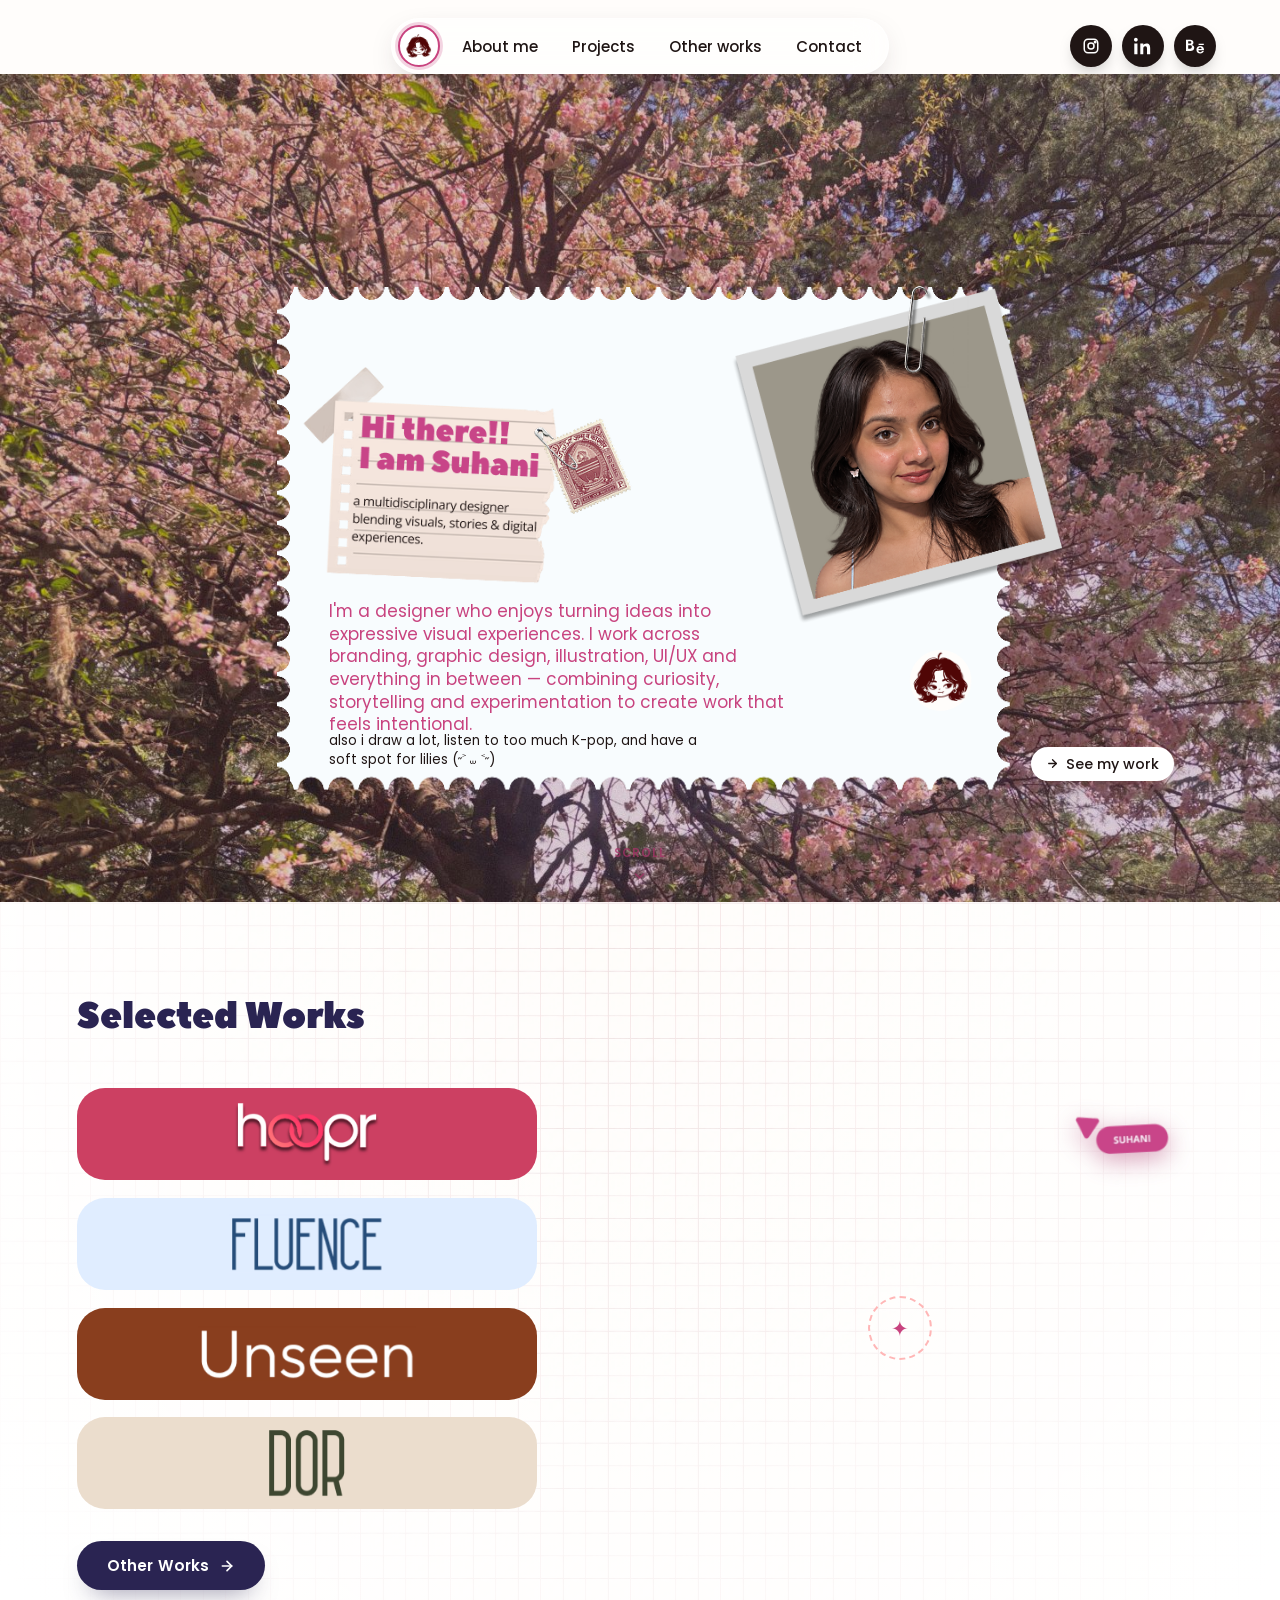
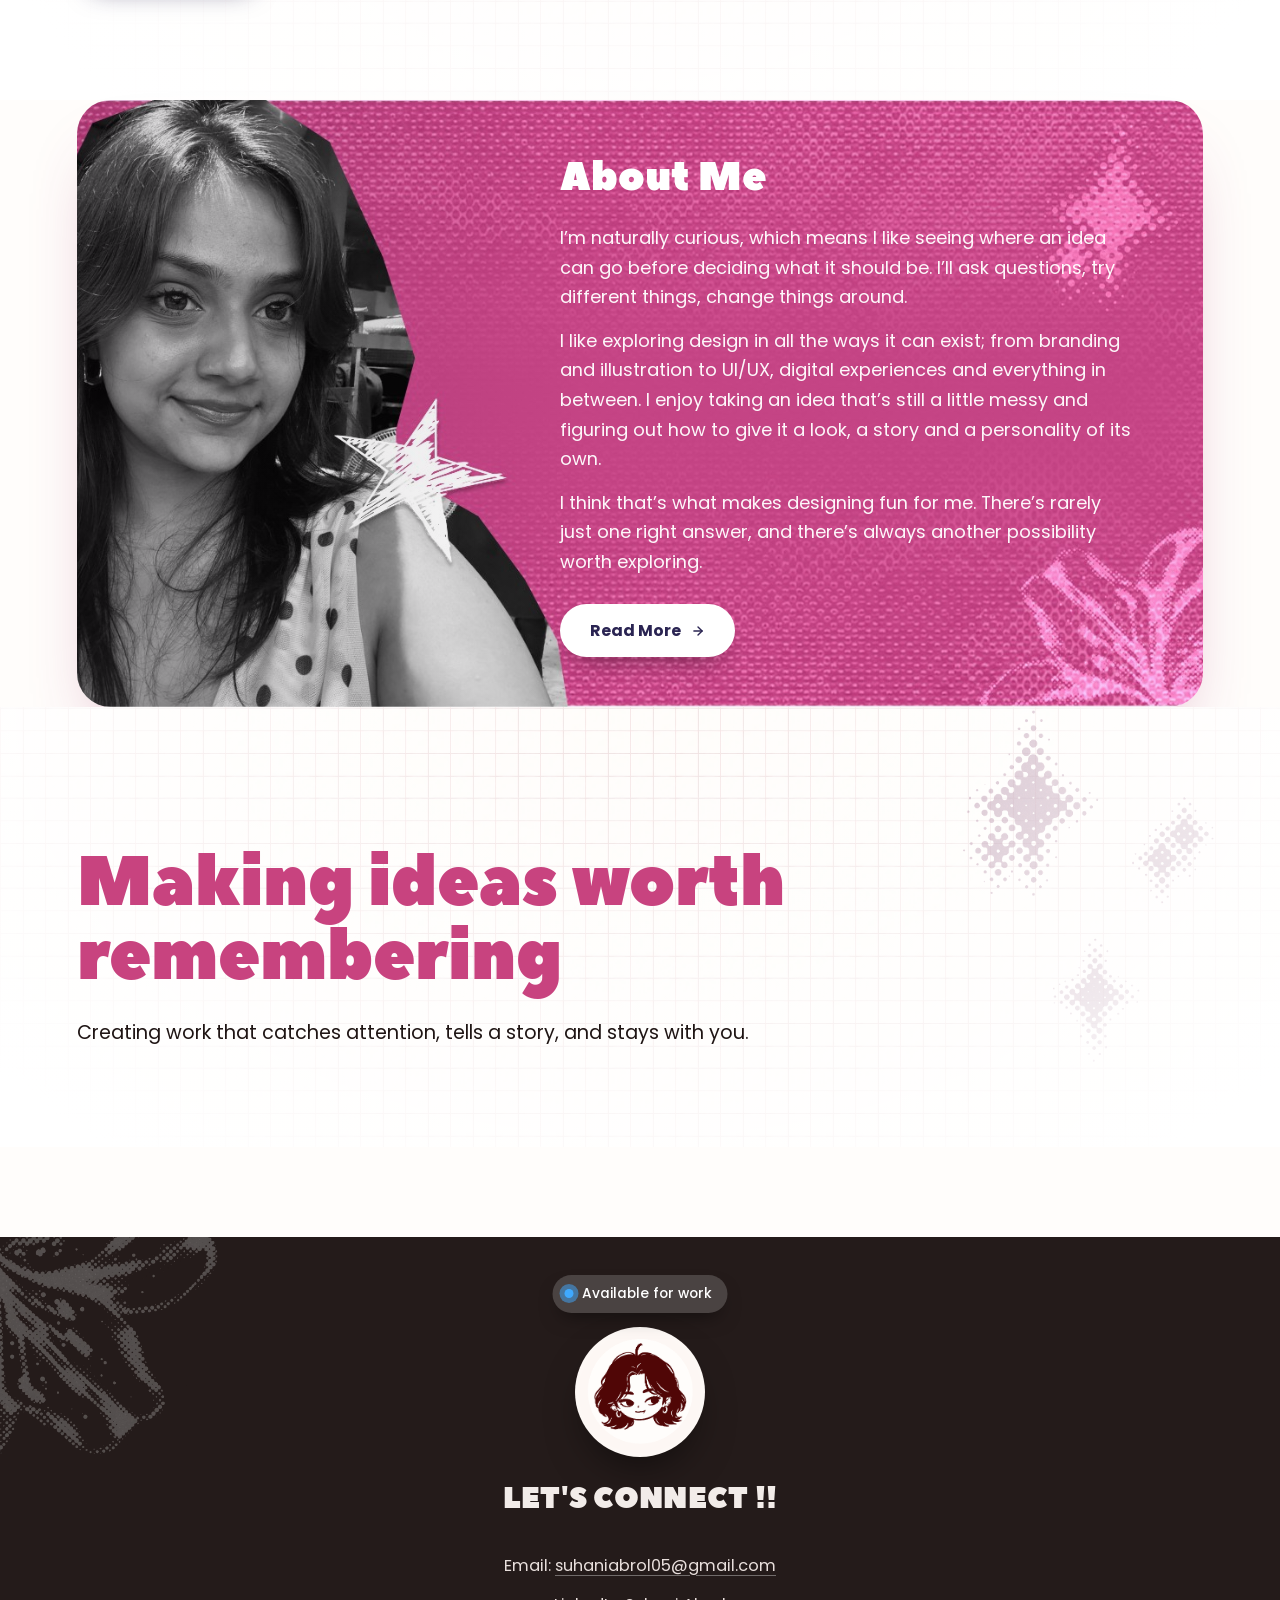
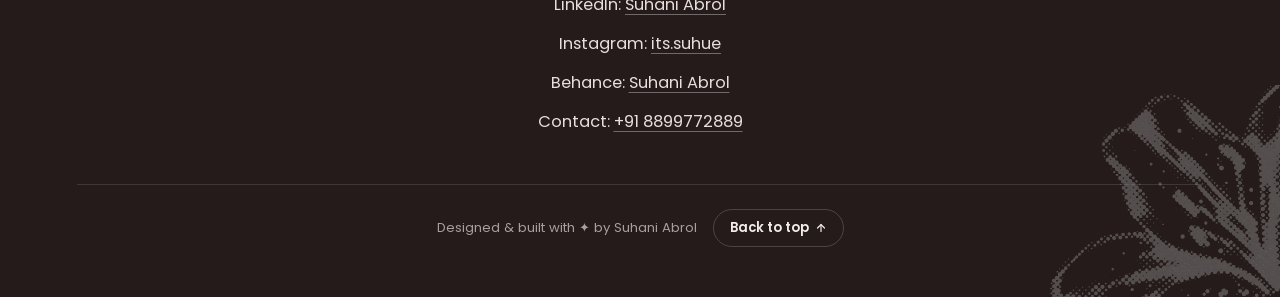
==== commit 2b0565e3: "Update portfolio homepage and navigation Co-Authored-By: Claude Opus 5 <noreply@anthropic.com>" ====
--- a/index.html
+++ b/index.html
@@ -10,15 +10,15 @@
 <link href="https://fonts.googleapis.com/css2?family=Caveat:wght@500;600;700&family=Poppins:wght@300;400;500;600;700;800&display=swap" rel="stylesheet">
 <link rel="stylesheet" href="styles.css">
 </head>
-<body>
+<body class="page-home">
 <div class="scroll-progress" id="scrollProgress"></div>
 
 <!-- ================= HEADER ================= -->
 <header class="site-header">
   <nav class="nav-pill" aria-label="Primary">
-    <div class="nav-avatar"><img src="assets/images/favicon.webp" alt="Suhani Abrol logo"></div>
+    <div class="nav-avatar"><a href="#about" data-target="#about" aria-current="page" aria-label="Suhani Abrol — back to top"><img src="assets/images/favicon.webp" alt=""></a></div>
     <ul class="nav-links" id="navLinks">
-      <li><a href="#about" class="nav-link active" data-target="#about">About me<span class="dot"></span></a></li>
+      <li><a href="#about-me" class="nav-link" data-target="#about-me">About me<span class="dot"></span></a></li>
       <li><a href="#work" class="nav-link" data-target="#work">Projects<span class="dot"></span></a></li>
       <li><a href="#about-me" class="nav-link" data-target="#about-me">Other works<span class="dot"></span></a></li>
       <li><a href="#contact" class="nav-link" data-target="#contact">Contact<span class="dot"></span></a></li>
@@ -43,7 +43,7 @@
 <div class="mobile-menu" id="mobileMenu">
   <div class="mobile-menu-panel">
     <span class="mobile-close" id="mobileClose">&times;</span>
-    <a href="#about" data-target="#about">About me →</a>
+    <a href="#about-me" data-target="#about-me">About me →</a>
     <a href="#work" data-target="#work">Projects →</a>
     <a href="#about-me" data-target="#about-me">Other works →</a>
     <a href="#contact" data-target="#contact">Contact →</a>
@@ -56,31 +56,31 @@
 </div>
 
 <!-- ================= HERO ================= -->
-<section class="hero paper-bg" id="about">
-  <div class="hero-copy">
-    <h1 class="reveal reveal-delay-1">Hi there, I'm Suhani</h1>
-    <p class="subhead reveal reveal-delay-2">A MULTIDISCIPLINARY DESIGNER<br>BLENDING VISUALS, STORIES &amp; DIGITAL EXPERIENCES.</p>
-    <p class="desc reveal reveal-delay-3">I'm a designer who enjoys turning ideas into <strong>expressive visual experiences</strong>. I work across branding, graphic design, illustration, UI/UX and everything in between — combining curiosity, storytelling and experimentation to create work that feels intentional.</p>
-    <p class="aside reveal reveal-delay-3">also i draw a lot, listen to too much K-pop, and have a soft spot for lilies (˶˃ ⩊ ˂˶)</p>
-    <a href="#work" class="btn reveal reveal-delay-4" data-target="#work">
+<section class="hero" id="about">
+  <div class="hero-stage">
+    <div class="hero-card reveal reveal-delay-1">
+      <!-- the perforated paper shape is a separate layer so the polaroid and
+           the stamp can overhang the card edge without being clipped by it -->
+      <span class="hc-paper" aria-hidden="true"></span>
+
+      <h1 class="hc-title">
+        <img src="assets/images/hero-note.png" alt="Hi there!! I am Suhani — a multidisciplinary designer blending visuals, stories &amp; digital experiences.">
+      </h1>
+      <img class="hc-stamp" src="assets/images/hero-stamp.png" alt="">
+      <img class="hc-polaroid" src="assets/images/hero-polaroid.png" alt="Photograph of Suhani Abrol">
+
+      <p class="hc-desc">I'm a designer who enjoys turning ideas into expressive visual experiences. I work across branding, graphic design, illustration, UI/UX and everything in between — combining curiosity, storytelling and experimentation to create work that feels intentional.</p>
+      <p class="hc-aside">also i draw a lot, listen to too much K-pop, and have a soft spot for lilies (˶˃ ⩊ ˂˶)</p>
+
+      <img class="hc-avatar" src="assets/images/footer-avatar.png" alt="">
+    </div>
+
+    <a href="#work" class="hero-cta reveal reveal-delay-3" data-target="#work">
+      <svg viewBox="0 0 24 24" fill="none" stroke="currentColor" stroke-width="2.4" stroke-linecap="round" stroke-linejoin="round" aria-hidden="true"><line x1="5" y1="12" x2="19" y2="12"/><polyline points="12 5 19 12 12 19"/></svg>
       See my work
-      <svg width="16" height="16" viewBox="0 0 24 24" fill="none" stroke="currentColor" stroke-width="2.4" stroke-linecap="round"><line x1="5" y1="12" x2="19" y2="12"/><polyline points="12 5 19 12 12 19"/></svg>
     </a>
   </div>
 
-  <div class="hero-art">
-    <div class="char-wrap">
-      <img class="character" src="assets/images/hero-character.webp" alt="Illustrated portrait of Suhani, wearing a polka dot top and wide jeans">
-      <span class="note n1">Painting <svg viewBox="0 0 24 24"><path d="M12 2l2.5 7.5H22l-6 4.6 2.3 7.4L12 17l-6.3 4.5 2.3-7.4L2 9.5h7.5z"/></svg></span>
-      <span class="note n3">Sketching <svg viewBox="0 0 24 24"><path d="M12 2l2.5 7.5H22l-6 4.6 2.3 7.4L12 17l-6.3 4.5 2.3-7.4L2 9.5h7.5z"/></svg></span>
-      <span class="note n2">K-pop <svg viewBox="0 0 24 24"><path d="M12 2l2.5 7.5H22l-6 4.6 2.3 7.4L12 17l-6.3 4.5 2.3-7.4L2 9.5h7.5z"/></svg></span>
-      <span class="note n4">Music <svg viewBox="0 0 24 24"><path d="M12 2l2.5 7.5H22l-6 4.6 2.3 7.4L12 17l-6.3 4.5 2.3-7.4L2 9.5h7.5z"/></svg></span>
-      <span class="note n5">lilies <svg viewBox="0 0 24 24"><path d="M12 2l2.5 7.5H22l-6 4.6 2.3 7.4L12 17l-6.3 4.5 2.3-7.4L2 9.5h7.5z"/></svg></span>
-      <span class="note n6">reading <svg viewBox="0 0 24 24"><path d="M12 2l2.5 7.5H22l-6 4.6 2.3 7.4L12 17l-6.3 4.5 2.3-7.4L2 9.5h7.5z"/></svg></span>
-      <img class="bow-deco" src="assets/images/bow-deco.webp" alt="">
-      <img class="sparkle-deco" src="assets/images/sparkle-deco.webp" alt="">
-    </div>
-  </div>
   <a href="#work" class="scroll-cue" data-target="#work" aria-label="Scroll to selected works">
     Scroll
     <svg viewBox="0 0 24 24" fill="none" stroke="currentColor" stroke-width="2.4" stroke-linecap="round" stroke-linejoin="round"><polyline points="6 9 12 15 18 9"/></svg>
@@ -110,6 +110,7 @@
         <div class="preview-card-face">
         <div class="preview-back"></div>
         <div class="preview-front" id="previewFront">
+          <img class="p-card-img" id="pCardImg" src="assets/images/works/card-hoopr.png" alt="">
           <span class="p-icon" id="pIcon">M</span>
           <span class="p-tag" id="pTag">Illustration series</span>
           <h3 id="pTitle">Music Artworks</h3>
@@ -118,8 +119,10 @@
         <div class="deco-chip chip-a" id="chipA"><span class="dot"></span><span id="chipAText">Illustration</span></div>
         <div class="deco-chip chip-b" id="chipB"><span class="dot"></span><span id="chipBText">Fan Art</span></div>
         </div>
-        <div class="suhani-badge" id="suhaniBadge">
-          <img class="suhani-badge-img" src="assets/images/suhani-badge.webp" alt="Suhani">
+        <div class="badge-rider">
+          <div class="suhani-badge" id="suhaniBadge">
+            <img class="suhani-badge-img" src="assets/images/suhani-badge.webp" alt="Suhani">
+          </div>
         </div>
       </div>
       </div>
@@ -132,13 +135,12 @@
 <section class="about" id="about-me">
   <div class="about-banner reveal" style="background-image:url('assets/images/about-banner.jpg');">
     <div class="about-copy">
-      <h2 class="script">More About Me</h2>
-      <h3>One thing about me?</h3>
-      <p>I'm probably going to ask &ldquo;but what if we tried this?&rdquo; at least five times.</p>
-      <p>I'm someone who loves exploring ideas through branding, visuals, illustration, UI/UX and digital experiences. I like turning ideas into things people can see, use, feel and hopefully remember.</p>
-      <p>And yes, I will probably change the font one more time.</p>
+      <h2 class="script">About Me</h2>
+      <p>I&rsquo;m naturally curious, which means I like seeing where an idea can go before deciding what it should be. I&rsquo;ll ask questions, try different things, change things around.</p>
+      <p>I like exploring design in all the ways it can exist; from branding and illustration to UI/UX, digital experiences and everything in between. I enjoy taking an idea that&rsquo;s still a little messy and figuring out how to give it a look, a story and a personality of its own.</p>
+      <p>I think that&rsquo;s what makes designing fun for me. There&rsquo;s rarely just one right answer, and there&rsquo;s always another possibility worth exploring.</p>
       <a href="#contact" class="btn-light" data-target="#contact">
-        View my Resume
+        Read More
         <svg width="14" height="14" viewBox="0 0 24 24" fill="none" stroke="currentColor" stroke-width="2.4" stroke-linecap="round"><line x1="5" y1="12" x2="19" y2="12"/><polyline points="12 5 19 12 12 19"/></svg>
       </a>
     </div>
--- a/styles.css
+++ b/styles.css
@@ -87,7 +87,7 @@
     z-index:0;
     pointer-events:none;
   }
-  .hero-copy, .hero-art{ position:relative; z-index:1; }
+  .hero-stage{ position:relative; z-index:1; }
 
   /* ================= NAVBAR ================= */
   .site-header{
@@ -107,12 +107,38 @@
     transition: box-shadow .3s var(--ease), transform .3s var(--ease);
   }
   .nav-pill:hover{ box-shadow:0 14px 34px -8px rgba(42,36,82,0.65); }
+
+  /* Frosted translucent glass. Opted into per page rather than applied to
+     .nav-pill outright, so a page with a dark header keeps the navy pill. */
+  .page-home .nav-pill,
+  .page-fluence .nav-pill{
+    background:rgba(255,255,255,0.55);
+    -webkit-backdrop-filter:blur(16px) saturate(140%);
+    backdrop-filter:blur(16px) saturate(140%);
+    border:1px solid rgba(255,255,255,0.55);
+    box-shadow:0 10px 30px -12px rgba(60,40,50,0.35);
+  }
+  .page-home .nav-pill:hover,
+  .page-fluence .nav-pill:hover{ box-shadow:0 14px 34px -10px rgba(60,40,50,0.45); }
+  .page-home .nav-links a,
+  .page-fluence .nav-links a{ color:var(--ink); }
+  .page-home .nav-links a:hover,
+  .page-fluence .nav-links a:hover{ background:rgba(31,21,20,0.07); color:var(--ink); }
+  .page-home .nav-links a.active,
+  .page-fluence .nav-links a.active{ color:var(--ink); background:rgba(31,21,20,0.10); }
   .nav-avatar{
     width:42px;height:42px;border-radius:50%;
     background:#fff; border:2px solid #fff;
     overflow:hidden; flex-shrink:0;
     display:flex; align-items:center; justify-content:center;
-    transition: transform .4s var(--ease);
+    transition: transform .4s var(--ease), border-color .25s ease, box-shadow .25s ease;
+  }
+  /* On the homepage the icon is the "you are here" marker, so it wears the
+     same pink accent the active link's dot uses. On the case-study pages the
+     icon is a link back home instead, and stays plain. */
+  .page-home .nav-avatar{
+    border-color: var(--pink);
+    box-shadow: 0 0 0 3px rgba(200,67,127,0.22);
   }
   .nav-pill:hover .nav-avatar{ transform: rotate(-8deg) scale(1.06); }
   .nav-avatar img{width:100%;height:100%;object-fit:cover;}
@@ -167,49 +193,102 @@
   .mobile-menu-panel .msocial a{ width:42px;height:42px; border-radius:50%; background:rgba(255,255,255,0.1); justify-content:center; padding:0; border:none; }
   .mobile-close{ position:absolute; top:18px; right:22px; color:#fff; font-size:1.6rem; line-height:1; cursor:pointer; }
 
-  /* ================= HERO ================= */
+  /* ================= HERO =================
+     Laid out against the 1440x932 Figma frame. The stage keeps that aspect
+     ratio and every child is positioned as a % of it, so the composition
+     scales proportionally instead of reflowing. cqw units size the type
+     against the stage width (1px @1440 = 0.06944cqw). */
   .hero{
     position:relative;
-    padding: 70px 6vw 40px;
-    display:grid;
-    grid-template-columns: 1.05fr 0.95fr;
-    align-items:center;
-    gap:20px;
-    min-height:82vh;
-  }
-  .hero-copy .eyebrow{
-    display:inline-flex; align-items:center; gap:8px;
-    font-size:0.78rem; letter-spacing:0.14em; font-weight:600;
-    color:var(--pink-deep); text-transform:uppercase;
-    padding:6px 14px; border:1.5px solid var(--pink-soft); border-radius:999px;
-    margin-bottom:18px; background:#fff;
-  }
-  .hero-copy h1{
-    font-family:'Peace Sans', 'Caveat', cursive;
-    font-weight:400;
-    font-size: clamp(1.8rem, 3.6vw, 3.6rem);
-    color:var(--pink);
-    line-height:0.95;
-    margin-bottom: 18px;
-    letter-spacing:0.5px;
-  }
-  .hero-copy .subhead{
-    font-size:clamp(1.05rem, 1.6vw, 1.32rem);
-    font-weight:600;
-    letter-spacing:0.01em;
-    color:var(--ink);
-    margin-bottom:18px;
-    line-height:1.35;
-  }
-  .hero-copy .desc{
-    font-size:1rem; line-height:1.7; color:#544d4c; max-width:46ch; margin-bottom:14px;
-  }
-  .hero-copy .desc strong{ color:var(--pink-deep); font-weight:600; }
-  .hero-copy{ min-width:0; }
-  .hero-copy .aside{
-    font-size:clamp(0.4rem, calc(-0.256px + 2.08vw), 0.92rem); color:#847b79; margin-bottom:30px; font-style:italic;
-    white-space:nowrap;
-  }
+    background:url('assets/images/hero-blossom.jpg') center/cover no-repeat;
+    padding:0;
+    display:block;
+    min-height:auto;
+  }
+  .hero-stage{
+    position:relative;
+    width:100%; max-width:1440px; margin-inline:auto;
+    aspect-ratio: 1440 / 932;
+    container-type: inline-size;
+  }
+
+  /* --- the perforated paper card --- */
+  .hero-card{
+    position:absolute;
+    left:21.67%;  width:57.22%;      /* 312 .. 1136 */
+    top:25.75%;   height:60.62%;     /* 240 .. 805  */
+  }
+  .hc-paper{
+    position:absolute; inset:0; z-index:0;
+    background:#F8FCFE;
+    border-radius:4px;
+    filter:drop-shadow(0 18px 34px rgba(60,40,50,0.22));
+    --perf: 1.02cqw;    /* notch radius, ~14.7px @1440 */
+    --gap: 2.36cqw;     /* notch pitch,  ~34px   @1440 */
+    /* four layers of half-circle notches, one per edge, intersected so every
+       edge keeps its perforations. Each tile spans the full opposite axis, so
+       only the circle's own position matters. */
+    -webkit-mask:
+      radial-gradient(var(--perf) at 50% 0,    #0000 97%, #000) 50% 0 / var(--gap) 100% repeat-x,
+      radial-gradient(var(--perf) at 50% 100%, #0000 97%, #000) 50% 0 / var(--gap) 100% repeat-x,
+      radial-gradient(var(--perf) at 0 50%,    #0000 97%, #000) 0 50% / 100% var(--gap) repeat-y,
+      radial-gradient(var(--perf) at 100% 50%, #0000 97%, #000) 0 50% / 100% var(--gap) repeat-y;
+    -webkit-mask-composite: source-in;
+    mask:
+      radial-gradient(var(--perf) at 50% 0,    #0000 97%, #000) 50% 0 / var(--gap) 100% repeat-x,
+      radial-gradient(var(--perf) at 50% 100%, #0000 97%, #000) 50% 0 / var(--gap) 100% repeat-x,
+      radial-gradient(var(--perf) at 0 50%,    #0000 97%, #000) 0 50% / 100% var(--gap) repeat-y,
+      radial-gradient(var(--perf) at 100% 50%, #0000 97%, #000) 0 50% / 100% var(--gap) repeat-y;
+    mask-composite: intersect;
+  }
+  .hero-card > *:not(.hc-paper){ position:absolute; z-index:1; }
+
+  /* --- pieces on the card, measured off the Figma frame --- */
+  /* Measured off the card export (Group 275): note and stamp both sit at their
+     natural size, and the stamp's origin is +265px / +63px from the note's,
+     which drops it onto the note's torn right edge. Those offsets are what the
+     percentages below encode, so the pair stays glued at any width. The asset
+     already carries its own tilt — rotating it again overshot the reference. */
+  .hc-title{ left:2.2%; top:14.2%; width:37.1%; margin:0; }
+  .hc-title img{ width:100%; height:auto; display:block; }
+
+  .hc-stamp{ left:34.32%; top:25.33%; width:14.55%; height:auto; }
+  .hc-polaroid{ left:61.9%; top:-1.4%; width:45.9%; height:auto; }
+  .hc-avatar{ left:85.7%; top:72.2%; width:9.7%; height:auto; }
+
+  /* The copy block starts on the note's own left edge (7.05% = where the torn
+     paper begins) and stops short of the photo. 62.5% is the middle of the
+     62–63% band that wraps to five lines with a short opening line, which is
+     the only line high enough to reach the photo's rows. Both the width and
+     the font size are proportional to the stage, so that wrap is the same at
+     every desktop width. */
+  .hc-desc{
+    left:7.05%; top:62.3%; width:62.5%;
+    font-size:1.32cqw; line-height:1.34; color:var(--pink);
+  }
+  .hc-aside{
+    left:7.05%; top:88.3%; width:52%;
+    font-size:1.04cqw; line-height:1.45; color:var(--ink);
+  }
+
+  /* --- See my work: sits off the card's bottom-right, over the photo --- */
+  .hero-cta{
+    position:absolute; left:80.55%; top:81.2%;
+    display:inline-flex; align-items:center; justify-content:center;
+    gap:0.55cqw;
+    min-width:9.17%; padding:0.63cqw 1.15cqw;
+    background:#fff; color:var(--ink);
+    font-size:1.11cqw; font-weight:500; line-height:1.3;
+    border-radius:999px; white-space:nowrap;
+    box-shadow:0 8px 18px -8px rgba(60,40,50,0.45);
+    transition:transform .3s var(--ease), box-shadow .3s var(--ease);
+  }
+  .hero-cta svg{
+    width:1.02cqw; height:1.02cqw; flex-shrink:0;
+    transition:transform .35s var(--ease);
+  }
+  .hero-cta:hover{ transform:translateY(-2px); box-shadow:0 14px 24px -10px rgba(60,40,50,0.5); }
+  .hero-cta:hover svg{ transform:translateX(3px); }
 
   .btn{
     position:relative; display:inline-flex; align-items:center; gap:10px;
@@ -236,55 +315,6 @@
   }
   @keyframes rippleAnim{ to{ transform:scale(2.6); opacity:0; } }
 
-  .hero-art{
-    position:relative;
-    display:flex; align-items:center; justify-content:center;
-    height:100%;
-  }
-  .hero-art .char-wrap{
-    position:relative;
-    width:min(78%, 420px);
-    animation: floaty 6s ease-in-out infinite;
-  }
-  @keyframes floaty{ 0%,100%{transform:translateY(0);} 50%{transform:translateY(-14px);} }
-  .hero-art img.character{ width:100%; filter:drop-shadow(0 30px 34px rgba(42,36,82,0.18)); }
-
-  .note{
-    position:absolute; font-family:'Caveat',cursive; font-weight:600;
-    color:var(--navy); font-size:1.3rem; white-space:nowrap;
-    display:flex; align-items:center; gap:4px;
-    animation: bob 4.5s ease-in-out infinite;
-    cursor:grab; transition: color .25s ease;
-    touch-action:none; user-select:none; -webkit-user-select:none;
-    z-index:2;
-  }
-  .note:hover{ color:var(--pink); animation: bobHover .7s ease-in-out infinite; }
-  .note:hover svg{ fill:var(--pink); }
-  .note svg{width:14px;height:14px;fill:var(--navy); transition: fill .25s ease;}
-  .note.dragging{ cursor:grabbing; animation:none; z-index:50; color:var(--pink); }
-  .note.dragging svg{ fill:var(--pink); }
-  .n1{ top:2%; right:-6%; animation-delay:.2s; }
-  .n2{ top:34%; left:-16%; animation-delay:1.1s; }
-  .n3{ top:20%; right:-14%; animation-delay:.6s; }
-  .n4{ top:56%; left:-10%; animation-delay:1.6s; }
-  .n5{ top:66%; right:-8%; animation-delay:.9s; }
-  .n6{ top:84%; left:-8%; animation-delay:1.3s; }
-  @keyframes bob{ 0%,100%{ transform:translateY(0);} 50%{transform:translateY(-8px);} }
-  @keyframes bobHover{ 0%,100%{ transform:translateY(-4px) scale(1.18) rotate(-3deg);} 50%{transform:translateY(-12px) scale(1.18) rotate(3deg);} }
-
-  .bow-deco{
-    position:absolute; width:58px; top:29%; left:-10%;
-    animation: wiggle 3.6s ease-in-out infinite;
-    filter:drop-shadow(0 6px 10px rgba(200,67,127,0.25));
-  }
-  @keyframes wiggle{ 0%,100%{transform:rotate(-6deg);} 50%{transform:rotate(6deg);} }
-
-  .sparkle-deco{
-    position:absolute; width:70px; bottom:2%; right:2%;
-    animation: twinkle 2.6s ease-in-out infinite;
-  }
-  @keyframes twinkle{ 0%,100%{ opacity:.55; transform:scale(.85) rotate(0deg);} 50%{ opacity:1; transform:scale(1.05) rotate(8deg);} }
-
   .scroll-cue{
     position:absolute; left:50%; bottom:18px; transform:translateX(-50%);
     display:flex; flex-direction:column; align-items:center; gap:6px;
@@ -323,24 +353,33 @@
   .project-list{ display:flex; flex-direction:column; gap:18px; position:relative; }
   .project-item{
     position:relative;
-    background:var(--pill-grey);
+    /* tab colour comes from the supplied asset, per project */
+    background:var(--pill, var(--pill-grey));
     border-radius: var(--radius-lg);
-    padding: 30px 34px;
+    /* the supplied tabs are all 572x114, so height follows width and every
+       tab matches, whatever its wordmark's own proportions are */
+    aspect-ratio: 572 / 114;
+    padding: 0;
     cursor:pointer;
     transition: background .35s var(--ease), transform .12s linear, box-shadow .35s var(--ease);
-    display:flex; align-items:center; justify-content:space-between;
+    display:flex; align-items:center; justify-content:center;
     will-change: transform;
     transform-style: preserve-3d;
     perspective: 600px;
   }
+  /* the wordmark is the visible label; .pname stays for assistive tech */
   .project-item .pname{
-    font-size:1.32rem; font-weight:500; color:var(--ink); transition:color .3s ease, transform .3s var(--ease);
+    position:absolute; width:1px; height:1px; padding:0; margin:-1px;
+    overflow:hidden; clip:rect(0 0 0 0); white-space:nowrap; border:0;
+  }
+  .project-item .pmark{
+    display:block; width:var(--markw, 32%); height:auto;
+    transition: transform .3s var(--ease);
   }
   .project-item:hover, .project-item.active{
-    background:#fff;
     box-shadow: 0 16px 34px -18px rgba(42,36,82,0.35), 0 0 0 2px var(--pink-soft) inset;
   }
-  .project-item:hover .pname, .project-item.active .pname{ color:var(--pink-deep); transform:translateX(2px); }
+  .project-item:hover .pmark, .project-item.active .pmark{ transform:scale(1.03); }
   .project-item:hover .arrow svg, .project-item.active .arrow svg{ fill:#fff; }
 
   .you-badge{
@@ -391,14 +430,14 @@
 
   .preview-stage{
     position:sticky; top:110px;
-    min-height:420px;
+    min-height:480px;
     display:flex; align-items:center; justify-content:center;
   }
-  .preview-card-wrap{ position:relative; width:100%; max-width:420px; aspect-ratio: 4/3.1; }
-  .preview-float{ width:100%; max-width:420px; animation: previewFloat 5s ease-in-out infinite; }
+  .preview-card-wrap{ position:relative; width:100%; max-width:640px; aspect-ratio: 4/3.1; }
+  .preview-float{ width:100%; max-width:640px; animation: previewFloat 5s ease-in-out infinite; }
   @keyframes previewFloat{ 0%,100%{ transform:translateY(0); } 50%{ transform:translateY(-10px); } }
   .preview-entrance{
-    width:100%; max-width:420px;
+    width:100%; max-width:640px;
   }
   .preview-card-face{
     position:absolute; inset:0;
@@ -450,10 +489,32 @@
     font-size:0.92rem; color:rgba(255,255,255,0.92); line-height:1.5; position:relative; z-index:1;
   }
 
+  /* --- supplied card artwork replaces the generated placeholder --- */
+  .p-card-img{ display:none; width:100%; height:100%; object-fit:contain; }
+  .preview-front.has-card{ background:none; box-shadow:none; padding:0; }
+  .preview-front.has-card::before{ display:none; }
+  .preview-front.has-card > *:not(.p-card-img){ display:none; }
+  .preview-front.has-card .p-card-img{ display:block; }
+  /* the artwork carries its own offset block and tag pill */
+  .preview-card-face.has-card .preview-back,
+  .preview-card-face.has-card .deco-chip{ display:none; }
+
+  /* The sticker rides the card in: same entrance transform and timing as
+     .preview-card-face, so the two arrive as one object instead of the card
+     sliding up to a badge that was already parked. It is a wrapper rather than
+     a transform on .suhani-badge itself because the badge's transform is
+     already spoken for by its float animation, and the img's by the magnetic
+     pull — three transforms, three elements, no fighting. */
+  .badge-rider{
+    position:absolute; inset:0; z-index:6; pointer-events:none;
+    transform: scale(0.88) translateY(22px) rotate(-3deg);
+    transition: transform .5s var(--ease);
+  }
+  .preview-stage.active .badge-rider{ transform: scale(1) translateY(0) rotate(0deg); }
+
   .suhani-badge{
     position:absolute; top:6%; left:96%;
     width:130px; height:65px;
-    z-index:6;
     animation: floatbadge 6s ease-in-out infinite;
   }
   @keyframes floatbadge{
@@ -534,7 +595,7 @@
     margin-bottom:18px;
   }
   .about-copy h3{ font-size:1.35rem; font-weight:600; margin-bottom:14px; }
-  .about-copy p{ font-size:1.02rem; line-height:1.65; margin-bottom:14px; color:rgba(255,255,255,0.96); max-width:52ch; }
+  .about-copy p{ font-size:1.12rem; line-height:1.65; margin-bottom:14px; color:rgba(255,255,255,0.96); max-width:52ch; }
   .about-copy .btn-light{
     margin-top:14px; display:inline-flex; align-items:center; gap:10px;
     background:#fff; color:var(--navy); font-weight:700; padding:14px 30px; border-radius:999px;
@@ -566,6 +627,11 @@
   @media (max-width:1350px){
     .mr-sub{ white-space:normal; }
   }
+  /* stronger scroll reveal for this block — travels further, takes longer,
+     and the sub-line follows the heading instead of arriving with it */
+  .mr-title.reveal{ transform:translateY(64px); transition-duration:1.05s; }
+  .mr-sub.reveal{ transform:translateY(44px); transition-duration:1.05s; transition-delay:.18s; }
+  .mr-title.reveal.in, .mr-sub.reveal.in{ transform:translateY(0); }
   .mr-deco{
     position:absolute; top:0; right:5vw; width:min(20vw, 260px);
     z-index:0; pointer-events:none; opacity:0.95;
@@ -659,18 +725,20 @@
   /* Desktop (1200px+) is the source of truth and is left untouched.
      Everything below only adapts the same design to narrower screens. */
 
-  @media (min-width: 981px) and (max-width: 1400px){
-    .hero-copy .aside{ font-size:clamp(0.6rem, calc(-0.24px + 1.057vw), 0.92rem); }
-  }
-
   /* ================= TABLET : 768px – 1199px ================= */
   @media (min-width: 768px) and (max-width: 1199px){
     /* the SUHANI sticker hangs off the right of the card (left:96%);
        below 1200px there is no room for it, so anchor it to the card corner */
     .suhani-badge{ left:auto; right:-14px; top:-30px; width:116px; height:58px; }
-    /* one-line italic aside becomes unreadably small when forced to fit */
-    .hero-copy .aside{ white-space:normal; font-size:0.86rem; }
     .leaf img{ width:200px; }
+  }
+
+  /* Growing the preview card pushes its right edge outward by half the growth,
+     which eats the margin the hanging sticker needs. At 640px the sticker only
+     clears the viewport from ~1408px up, so below that it takes the same
+     card-corner anchoring the tablet range already uses. */
+  @media (min-width: 1200px) and (max-width: 1407px){
+    .suhani-badge{ left:auto; right:-14px; top:-30px; width:116px; height:58px; }
   }
 
   /* below ~980px the centred nav pill and the social cluster collide */
@@ -683,11 +751,38 @@
     .social-cluster svg{ width:16px; height:16px; }
   }
 
+  /* Below ~1100px the proportional stage would shrink the copy past
+     readability, so the card stops scaling and starts flowing instead.
+     Same assets, same order, same card. */
+  @media (max-width: 1100px){
+    .hero{ padding:clamp(104px, 13vw, 140px) 5vw clamp(46px, 6vw, 70px); }
+    .hero-stage{ aspect-ratio:auto; container-type:normal; max-width:720px; }
+    .hero-card{
+      position:relative; left:auto; top:auto; width:100%; height:auto;
+      padding:clamp(26px, 4.5vw, 40px) clamp(20px, 4vw, 36px) clamp(30px, 5vw, 44px);
+    }
+    .hero-card > *:not(.hc-paper){ position:static; }
+    .hc-title{ width:min(74%, 300px); margin:0 0 6px; }
+    .hc-polaroid{ width:min(58%, 250px); margin:0 0 18px auto; display:block; }
+    .hc-stamp{
+      position:absolute; top:clamp(20px,3.6vw,34px); right:clamp(18px,4vw,34px);
+      width:clamp(52px, 7.5vw, 74px);
+    }
+    .hc-desc{ width:100%; font-size:clamp(0.95rem, 2.1vw, 1.08rem); margin-bottom:14px; }
+    .hc-aside{ width:100%; font-size:clamp(0.82rem, 1.7vw, 0.92rem); }
+    .hc-avatar{
+      position:absolute; right:clamp(16px,3.4vw,30px); bottom:clamp(14px,2.6vw,24px);
+      width:clamp(52px, 7.5vw, 76px);
+    }
+    .hero-cta{
+      position:relative; left:auto; top:auto;
+      display:flex; width:max-content; margin:20px auto 0;
+      padding:12px 26px; font-size:0.95rem; min-width:0; gap:8px;
+    }
+    .hero-cta svg{ width:15px; height:15px; }
+  }
+
   @media (max-width: 980px){
-    .hero{ grid-template-columns:1fr; padding-top:120px; gap:60px; }
-    .hero-art{ order:-1; }
-    .hero-art .char-wrap{ width:min(70%, 320px); }
-    .note{ font-size:1.05rem; }
     .works-grid{ grid-template-columns:1fr; }
     .preview-stage{ position:relative; top:0; min-height:340px; margin-top:10px; }
     .about-copy{ width:100%; padding:40px 26px; }
@@ -708,13 +803,8 @@
     .mobile-close{ top:12px; right:16px; font-size:2rem; padding:4px 10px; }
 
     .hero{ padding:110px 6vw 40px; text-align:left; }
-    .hero-copy h1{ font-size:clamp(1.9rem, 9vw, 2.6rem); }
-    .hero-copy .subhead{ font-size:1rem; }
-    .hero-copy .desc{ font-size:0.96rem; }
-    /* was clamped down to 6.4px and forced onto one line */
-    .hero-copy .aside{ white-space:normal; font-size:0.82rem; margin-bottom:26px; }
-    .note{ display:none; }
-    .bow-deco{ display:none; }
+    .hc-title{ width:min(84%, 260px); }
+    .hc-polaroid{ width:min(66%, 210px); }
     .scroll-cue{ display:none; }
 
     .works{ padding:60px 6vw 70px; }
@@ -748,11 +838,9 @@
   @media (max-width: 380px){
     .hero{ padding:104px 5vw 32px; }
     .works{ padding:52px 5vw 60px; }
-    .project-item{ padding:24px 22px; }
-    .project-item .pname{ font-size:1.15rem; }
     .about-copy{ padding:28px 18px; }
     .about-copy h3{ font-size:1.2rem; }
-    .about-copy p{ font-size:0.96rem; }
+    .about-copy p{ font-size:1rem; }
     .make-remember{ padding:60px 5vw 80px; }
     .site-footer{ padding:60px 5vw 36px; }
     .leaf img{ width:118px; }
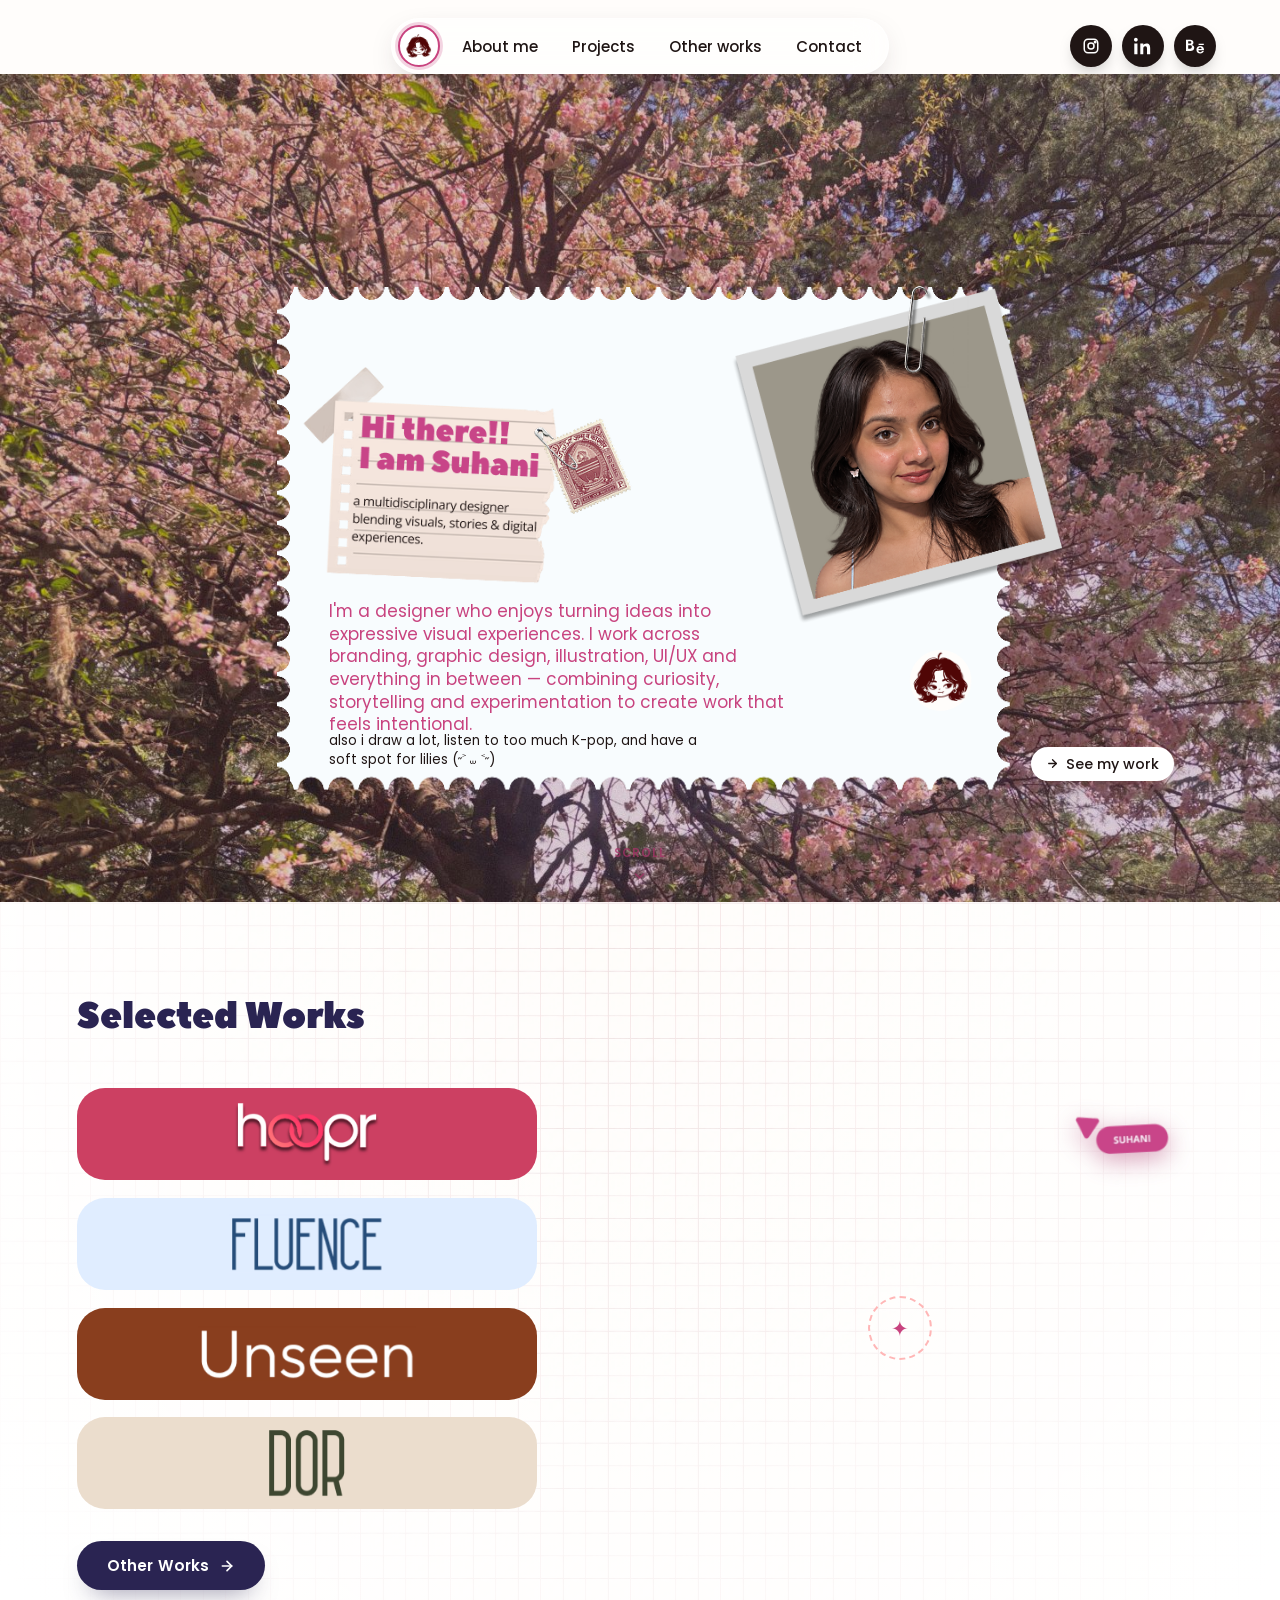
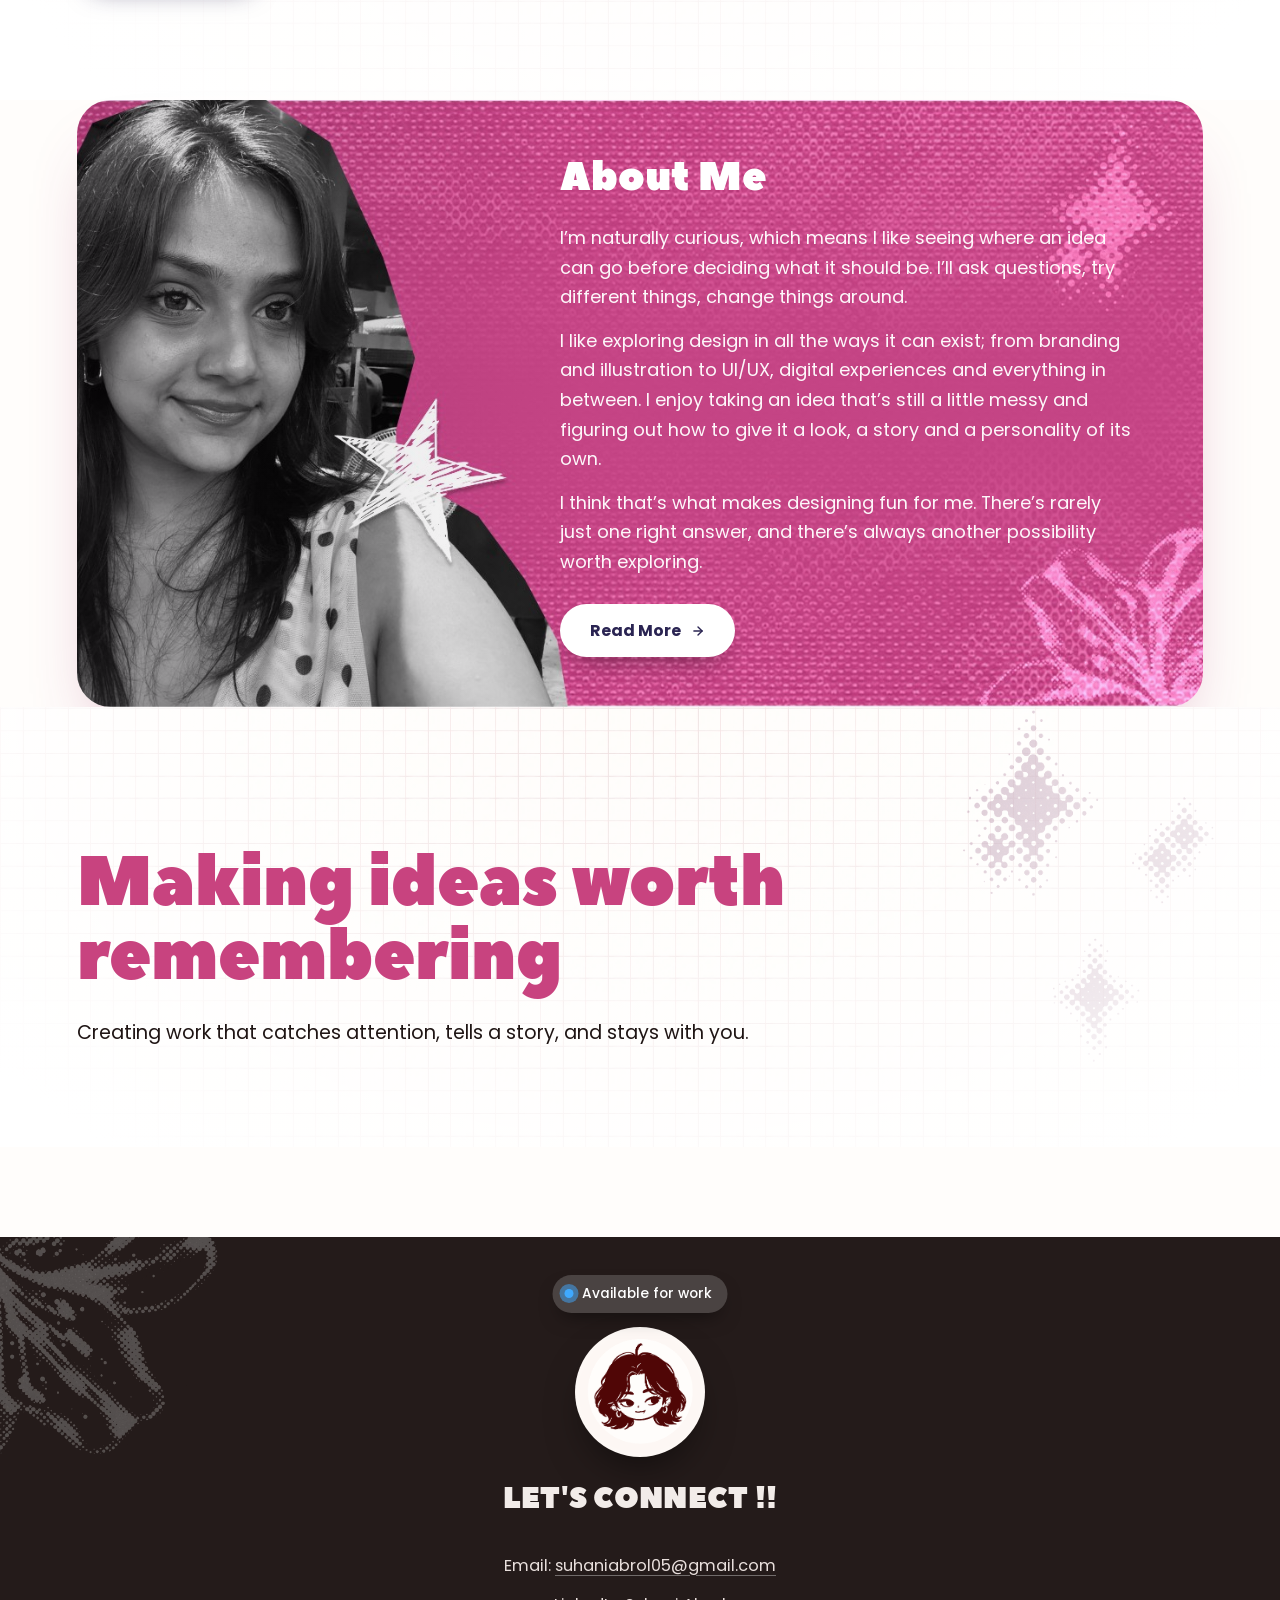
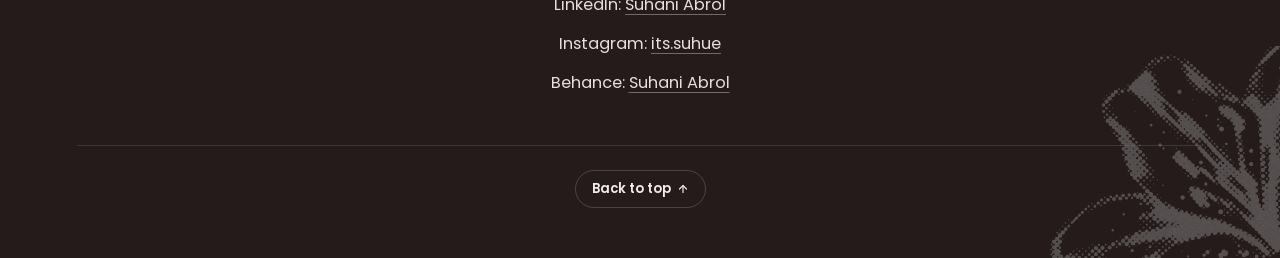
==== commit 6ab0dd39: "Update footer contact details across all pages Remove the phone number and the "Designed & built by"" ====
--- a/index.html
+++ b/index.html
@@ -18,7 +18,7 @@
   <nav class="nav-pill" aria-label="Primary">
     <div class="nav-avatar"><a href="#about" data-target="#about" aria-current="page" aria-label="Suhani Abrol — back to top"><img src="assets/images/favicon.webp" alt=""></a></div>
     <ul class="nav-links" id="navLinks">
-      <li><a href="#about-me" class="nav-link" data-target="#about-me">About me<span class="dot"></span></a></li>
+      <li><a href="about.html" class="nav-link">About me<span class="dot"></span></a></li>
       <li><a href="#work" class="nav-link" data-target="#work">Projects<span class="dot"></span></a></li>
       <li><a href="#about-me" class="nav-link" data-target="#about-me">Other works<span class="dot"></span></a></li>
       <li><a href="#contact" class="nav-link" data-target="#contact">Contact<span class="dot"></span></a></li>
@@ -28,7 +28,7 @@
     <a href="https://instagram.com/its.suhue" target="_blank" rel="noopener" aria-label="Instagram">
       <svg viewBox="0 0 24 24" fill="none" stroke="currentColor" stroke-width="2"><rect x="3" y="3" width="18" height="18" rx="5"/><circle cx="12" cy="12" r="4"/><circle cx="17.5" cy="6.5" r="1"/></svg>
     </a>
-    <a href="https://linkedin.com/in/suhani-abrol" target="_blank" rel="noopener" aria-label="LinkedIn">
+    <a href="https://www.linkedin.com/in/suhani-abrol-204681282/" target="_blank" rel="noopener" aria-label="LinkedIn">
       <svg viewBox="0 0 24 24" fill="currentColor"><path d="M4.98 3.5C4.98 4.88 3.87 6 2.5 6S0 4.88 0 3.5 1.12 1 2.5 1s2.48 1.12 2.48 2.5zM.4 8.75h4.2V23H.4V8.75zM8.4 8.75h4.02v1.95h.06c.56-1.06 1.94-2.18 4-2.18 4.28 0 5.07 2.82 5.07 6.48V23h-4.2v-6.9c0-1.65-.03-3.77-2.3-3.77-2.3 0-2.66 1.8-2.66 3.65V23H8.4V8.75z"/></svg>
     </a>
     <a href="https://behance.net/suhaniabrol" target="_blank" rel="noopener" aria-label="Behance">
@@ -43,13 +43,13 @@
 <div class="mobile-menu" id="mobileMenu">
   <div class="mobile-menu-panel">
     <span class="mobile-close" id="mobileClose">&times;</span>
-    <a href="#about-me" data-target="#about-me">About me →</a>
+    <a href="about.html">About me →</a>
     <a href="#work" data-target="#work">Projects →</a>
     <a href="#about-me" data-target="#about-me">Other works →</a>
     <a href="#contact" data-target="#contact">Contact →</a>
     <div class="msocial">
       <a href="https://instagram.com/its.suhue" target="_blank" rel="noopener" aria-label="Instagram"><svg viewBox="0 0 24 24" fill="none" stroke="currentColor" stroke-width="2" width="18" height="18"><rect x="3" y="3" width="18" height="18" rx="5"/><circle cx="12" cy="12" r="4"/></svg></a>
-      <a href="https://linkedin.com/in/suhani-abrol" target="_blank" rel="noopener" aria-label="LinkedIn"><svg viewBox="0 0 24 24" fill="currentColor" width="18" height="18"><path d="M4.98 3.5C4.98 4.88 3.87 6 2.5 6S0 4.88 0 3.5 1.12 1 2.5 1s2.48 1.12 2.48 2.5zM.4 8.75h4.2V23H.4V8.75zM8.4 8.75h4.02v1.95h.06c.56-1.06 1.94-2.18 4-2.18 4.28 0 5.07 2.82 5.07 6.48V23h-4.2v-6.9c0-1.65-.03-3.77-2.3-3.77-2.3 0-2.66 1.8-2.66 3.65V23H8.4V8.75z"/></svg></a>
+      <a href="https://www.linkedin.com/in/suhani-abrol-204681282/" target="_blank" rel="noopener" aria-label="LinkedIn"><svg viewBox="0 0 24 24" fill="currentColor" width="18" height="18"><path d="M4.98 3.5C4.98 4.88 3.87 6 2.5 6S0 4.88 0 3.5 1.12 1 2.5 1s2.48 1.12 2.48 2.5zM.4 8.75h4.2V23H.4V8.75zM8.4 8.75h4.02v1.95h.06c.56-1.06 1.94-2.18 4-2.18 4.28 0 5.07 2.82 5.07 6.48V23h-4.2v-6.9c0-1.65-.03-3.77-2.3-3.77-2.3 0-2.66 1.8-2.66 3.65V23H8.4V8.75z"/></svg></a>
       <a href="https://behance.net/suhaniabrol" target="_blank" rel="noopener" aria-label="Behance"><svg viewBox="0 0 24 24" fill="currentColor" width="18" height="18"><path d="M7.8 10.5c1.4-.6 2.1-1.7 2.1-3.2 0-2.6-2-3.8-4.4-3.8H0v15h5.9c2.6 0 5.1-1.3 5.1-4.2 0-1.8-.9-3.2-3.2-3.8zM2.9 5.6h2.3c1 0 1.9.3 1.9 1.5 0 1.1-.7 1.6-1.8 1.6H2.9V5.6zm2.6 10H2.9V10.9h2.7c1.3 0 2.2.6 2.2 2 0 1.5-1.1 2.7-2.3 2.7zM23.7 9.1h-6.9v1.4h6.9V9.1zM18.9 12c-3 0-5 2.1-5 5.1 0 3.1 1.9 5 5.1 5 2.4 0 4.1-1.1 4.8-3.3h-2.5c-.2.7-1.1 1.4-2.2 1.4-1.6 0-2.5-1-2.6-2.6h7.5c.1-3.2-1.4-5.6-5.1-5.6zm-2.4 4c.1-1.2 1-2 2.3-2 1.3 0 2 .8 2.1 2h-4.4z"/></svg></a>
     </div>
   </div>
@@ -139,7 +139,7 @@
       <p>I&rsquo;m naturally curious, which means I like seeing where an idea can go before deciding what it should be. I&rsquo;ll ask questions, try different things, change things around.</p>
       <p>I like exploring design in all the ways it can exist; from branding and illustration to UI/UX, digital experiences and everything in between. I enjoy taking an idea that&rsquo;s still a little messy and figuring out how to give it a look, a story and a personality of its own.</p>
       <p>I think that&rsquo;s what makes designing fun for me. There&rsquo;s rarely just one right answer, and there&rsquo;s always another possibility worth exploring.</p>
-      <a href="#contact" class="btn-light" data-target="#contact">
+      <a href="about.html" class="btn-light">
         Read More
         <svg width="14" height="14" viewBox="0 0 24 24" fill="none" stroke="currentColor" stroke-width="2.4" stroke-linecap="round"><line x1="5" y1="12" x2="19" y2="12"/><polyline points="12 5 19 12 12 19"/></svg>
       </a>
@@ -174,14 +174,12 @@
 
   <ul class="contact-list reveal">
     <li>Email: <button class="copy-email" data-copy="suhaniabrol05@gmail.com">suhaniabrol05@gmail.com</button></li>
-    <li>LinkedIn: <a href="https://linkedin.com/in/suhani-abrol" target="_blank" rel="noopener">Suhani Abrol</a></li>
+    <li>LinkedIn: <a href="https://www.linkedin.com/in/suhani-abrol-204681282/" target="_blank" rel="noopener">Suhani Abrol</a></li>
     <li>Instagram: <a href="https://instagram.com/its.suhue" target="_blank" rel="noopener">its.suhue</a></li>
     <li>Behance: <a href="https://behance.net/suhaniabrol" target="_blank" rel="noopener">Suhani Abrol</a></li>
-    <li>Contact: <a href="tel:+918899772889">+91 8899772889</a></li>
   </ul>
 
   <div class="footer-bottom">
-    <span>Designed &amp; built with ✦ by Suhani Abrol</span>
     <a href="#about" class="to-top" data-target="#about">
       Back to top
       <svg viewBox="0 0 24 24" fill="none" stroke="currentColor" stroke-width="2.4" stroke-linecap="round"><line x1="5" y1="12" x2="19" y2="12"/><polyline points="12 5 19 12 12 19"/></svg>
--- a/styles.css
+++ b/styles.css
@@ -111,7 +111,10 @@
   /* Frosted translucent glass. Opted into per page rather than applied to
      .nav-pill outright, so a page with a dark header keeps the navy pill. */
   .page-home .nav-pill,
-  .page-fluence .nav-pill{
+  .page-fluence .nav-pill,
+  .page-about .nav-pill,
+  .page-hoopr .nav-pill,
+  .page-unseen .nav-pill{
     background:rgba(255,255,255,0.55);
     -webkit-backdrop-filter:blur(16px) saturate(140%);
     backdrop-filter:blur(16px) saturate(140%);
@@ -119,13 +122,25 @@
     box-shadow:0 10px 30px -12px rgba(60,40,50,0.35);
   }
   .page-home .nav-pill:hover,
-  .page-fluence .nav-pill:hover{ box-shadow:0 14px 34px -10px rgba(60,40,50,0.45); }
+  .page-fluence .nav-pill:hover,
+  .page-about .nav-pill:hover,
+  .page-hoopr .nav-pill:hover,
+  .page-unseen .nav-pill:hover{ box-shadow:0 14px 34px -10px rgba(60,40,50,0.45); }
   .page-home .nav-links a,
-  .page-fluence .nav-links a{ color:var(--ink); }
+  .page-fluence .nav-links a,
+  .page-about .nav-links a,
+  .page-hoopr .nav-links a,
+  .page-unseen .nav-links a{ color:var(--ink); }
   .page-home .nav-links a:hover,
-  .page-fluence .nav-links a:hover{ background:rgba(31,21,20,0.07); color:var(--ink); }
+  .page-fluence .nav-links a:hover,
+  .page-about .nav-links a:hover,
+  .page-hoopr .nav-links a:hover,
+  .page-unseen .nav-links a:hover{ background:rgba(31,21,20,0.07); color:var(--ink); }
   .page-home .nav-links a.active,
-  .page-fluence .nav-links a.active{ color:var(--ink); background:rgba(31,21,20,0.10); }
+  .page-fluence .nav-links a.active,
+  .page-about .nav-links a.active,
+  .page-hoopr .nav-links a.active,
+  .page-unseen .nav-links a.active{ color:var(--ink); background:rgba(31,21,20,0.10); }
   .nav-avatar{
     width:42px;height:42px;border-radius:50%;
     background:#fff; border:2px solid #fff;
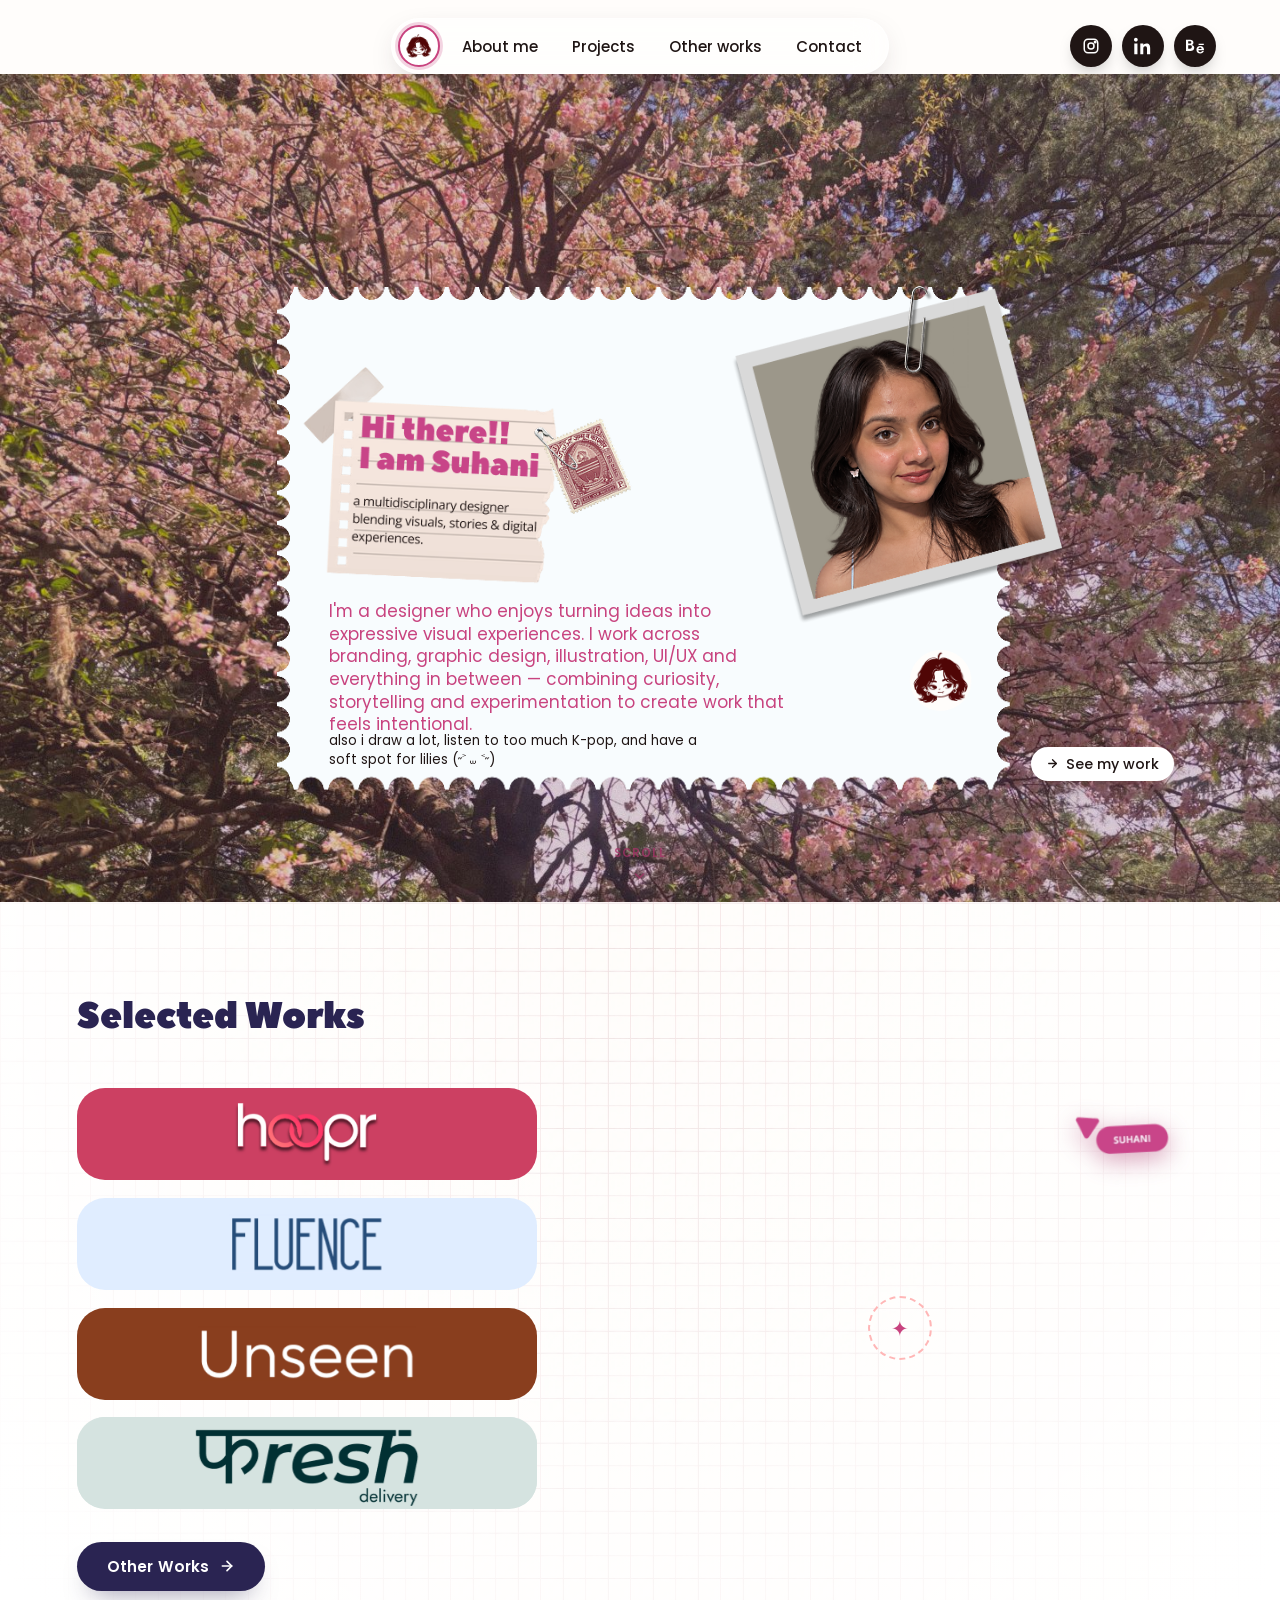
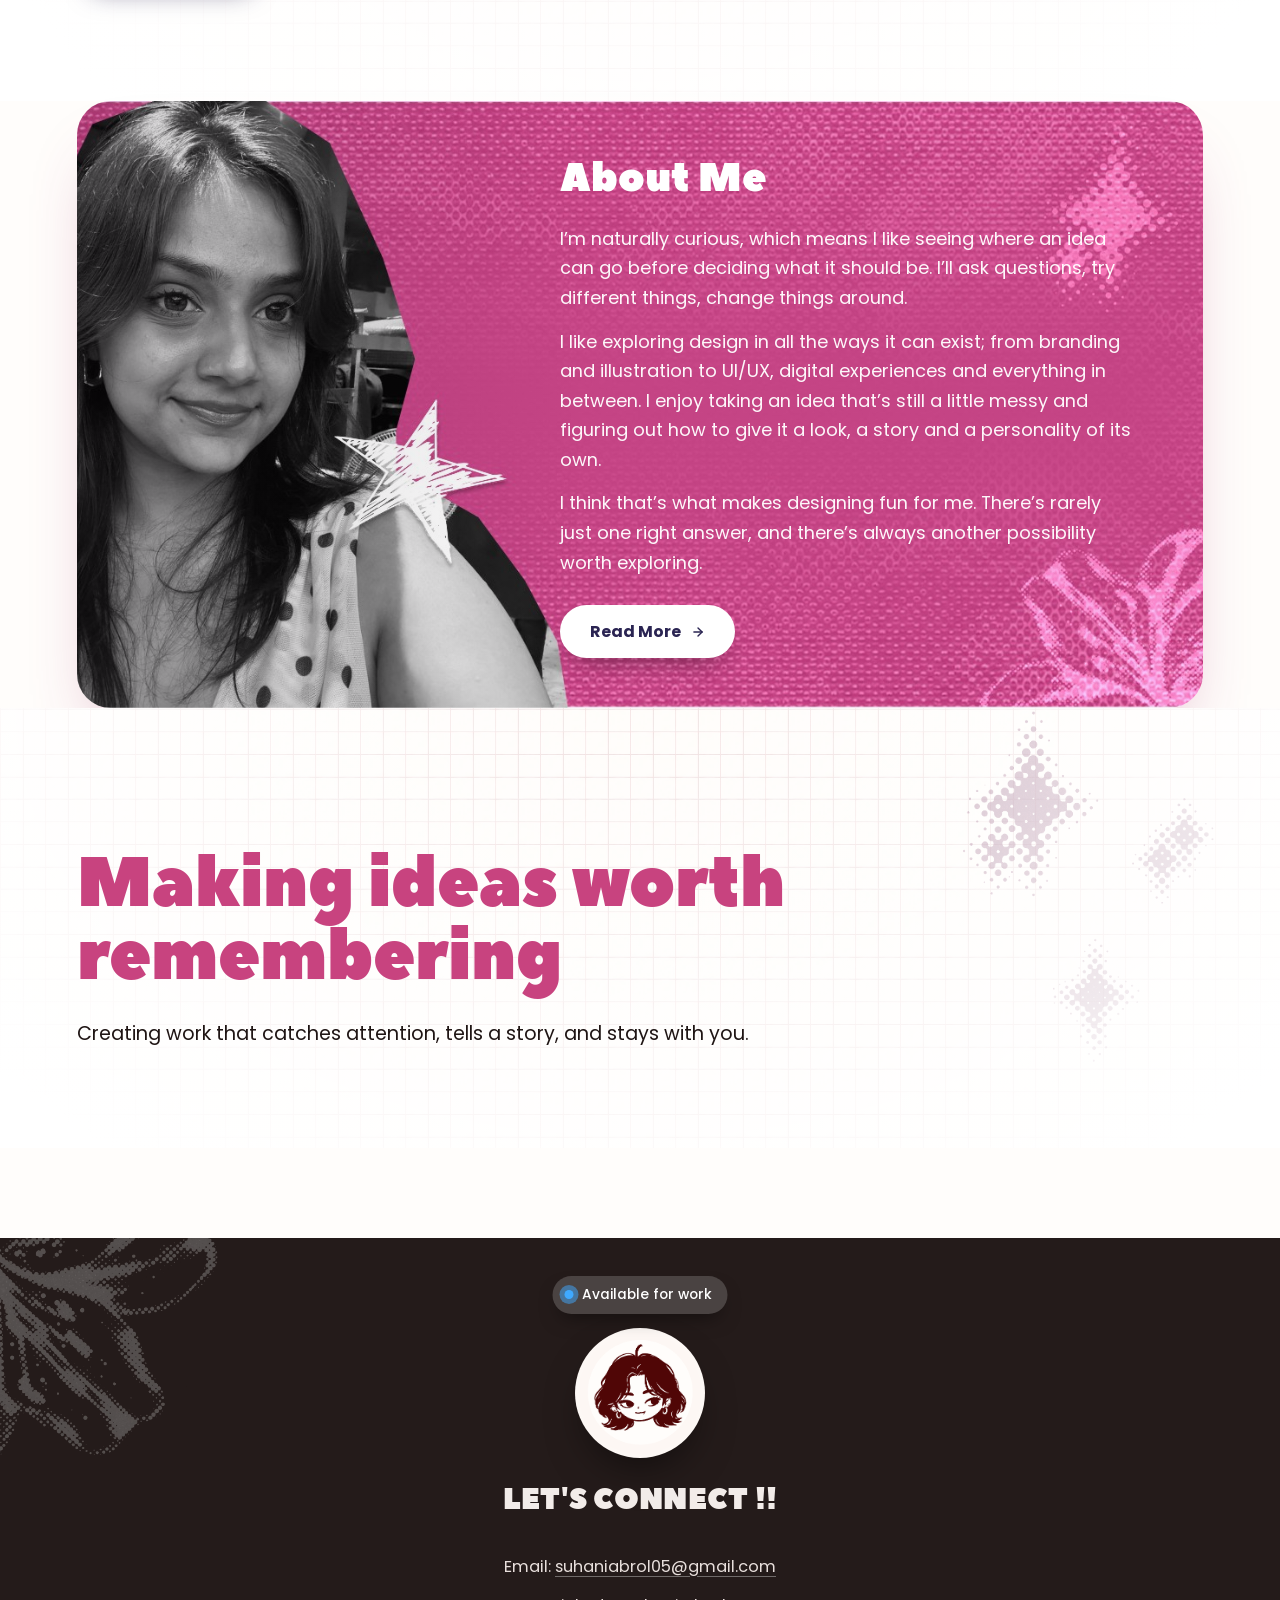
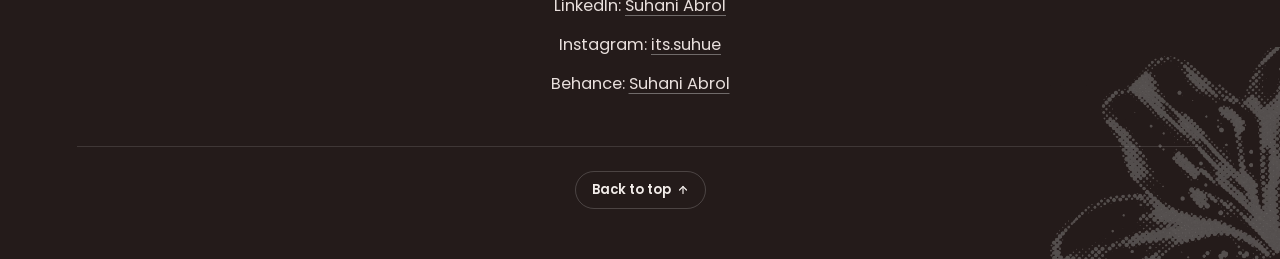
==== commit c962b6be: "Add Fresh case study and Other Works pages Selected Works: Dor is replaced by Fresh, using the suppl" ====
--- a/index.html
+++ b/index.html
@@ -20,7 +20,7 @@
     <ul class="nav-links" id="navLinks">
       <li><a href="about.html" class="nav-link">About me<span class="dot"></span></a></li>
       <li><a href="#work" class="nav-link" data-target="#work">Projects<span class="dot"></span></a></li>
-      <li><a href="#about-me" class="nav-link" data-target="#about-me">Other works<span class="dot"></span></a></li>
+      <li><a href="other-works.html" class="nav-link">Other works<span class="dot"></span></a></li>
       <li><a href="#contact" class="nav-link" data-target="#contact">Contact<span class="dot"></span></a></li>
     </ul>
   </nav>
@@ -45,7 +45,7 @@
     <span class="mobile-close" id="mobileClose">&times;</span>
     <a href="about.html">About me →</a>
     <a href="#work" data-target="#work">Projects →</a>
-    <a href="#about-me" data-target="#about-me">Other works →</a>
+    <a href="other-works.html">Other works →</a>
     <a href="#contact" data-target="#contact">Contact →</a>
     <div class="msocial">
       <a href="https://instagram.com/its.suhue" target="_blank" rel="noopener" aria-label="Instagram"><svg viewBox="0 0 24 24" fill="none" stroke="currentColor" stroke-width="2" width="18" height="18"><rect x="3" y="3" width="18" height="18" rx="5"/><circle cx="12" cy="12" r="4"/></svg></a>
@@ -94,7 +94,7 @@
   <div class="works-grid">
     <div class="project-list reveal" id="projectList">
       <!-- items injected by JS -->
-      <a href="#about-me" data-target="#about-me" id="otherWorksPill" class="other-works-pill reveal">
+      <a href="other-works.html" id="otherWorksPill" class="other-works-pill reveal">
         Other Works
         <svg width="16" height="16" viewBox="0 0 24 24" fill="none" stroke="currentColor" stroke-width="2.4" stroke-linecap="round"><line x1="5" y1="12" x2="19" y2="12"/><polyline points="12 5 19 12 12 19"/></svg>
       </a>
--- a/styles.css
+++ b/styles.css
@@ -114,7 +114,9 @@
   .page-fluence .nav-pill,
   .page-about .nav-pill,
   .page-hoopr .nav-pill,
-  .page-unseen .nav-pill{
+  .page-unseen .nav-pill,
+  .page-fresh .nav-pill,
+  .page-otherworks .nav-pill{
     background:rgba(255,255,255,0.55);
     -webkit-backdrop-filter:blur(16px) saturate(140%);
     backdrop-filter:blur(16px) saturate(140%);
@@ -125,22 +127,30 @@
   .page-fluence .nav-pill:hover,
   .page-about .nav-pill:hover,
   .page-hoopr .nav-pill:hover,
-  .page-unseen .nav-pill:hover{ box-shadow:0 14px 34px -10px rgba(60,40,50,0.45); }
+  .page-unseen .nav-pill:hover,
+  .page-fresh .nav-pill:hover,
+  .page-otherworks .nav-pill:hover{ box-shadow:0 14px 34px -10px rgba(60,40,50,0.45); }
   .page-home .nav-links a,
   .page-fluence .nav-links a,
   .page-about .nav-links a,
   .page-hoopr .nav-links a,
-  .page-unseen .nav-links a{ color:var(--ink); }
+  .page-unseen .nav-links a,
+  .page-fresh .nav-links a,
+  .page-otherworks .nav-links a{ color:var(--ink); }
   .page-home .nav-links a:hover,
   .page-fluence .nav-links a:hover,
   .page-about .nav-links a:hover,
   .page-hoopr .nav-links a:hover,
-  .page-unseen .nav-links a:hover{ background:rgba(31,21,20,0.07); color:var(--ink); }
+  .page-unseen .nav-links a:hover,
+  .page-fresh .nav-links a:hover,
+  .page-otherworks .nav-links a:hover{ background:rgba(31,21,20,0.07); color:var(--ink); }
   .page-home .nav-links a.active,
   .page-fluence .nav-links a.active,
   .page-about .nav-links a.active,
   .page-hoopr .nav-links a.active,
-  .page-unseen .nav-links a.active{ color:var(--ink); background:rgba(31,21,20,0.10); }
+  .page-unseen .nav-links a.active,
+  .page-fresh .nav-links a.active,
+  .page-otherworks .nav-links a.active{ color:var(--ink); background:rgba(31,21,20,0.10); }
   .nav-avatar{
     width:42px;height:42px;border-radius:50%;
     background:#fff; border:2px solid #fff;
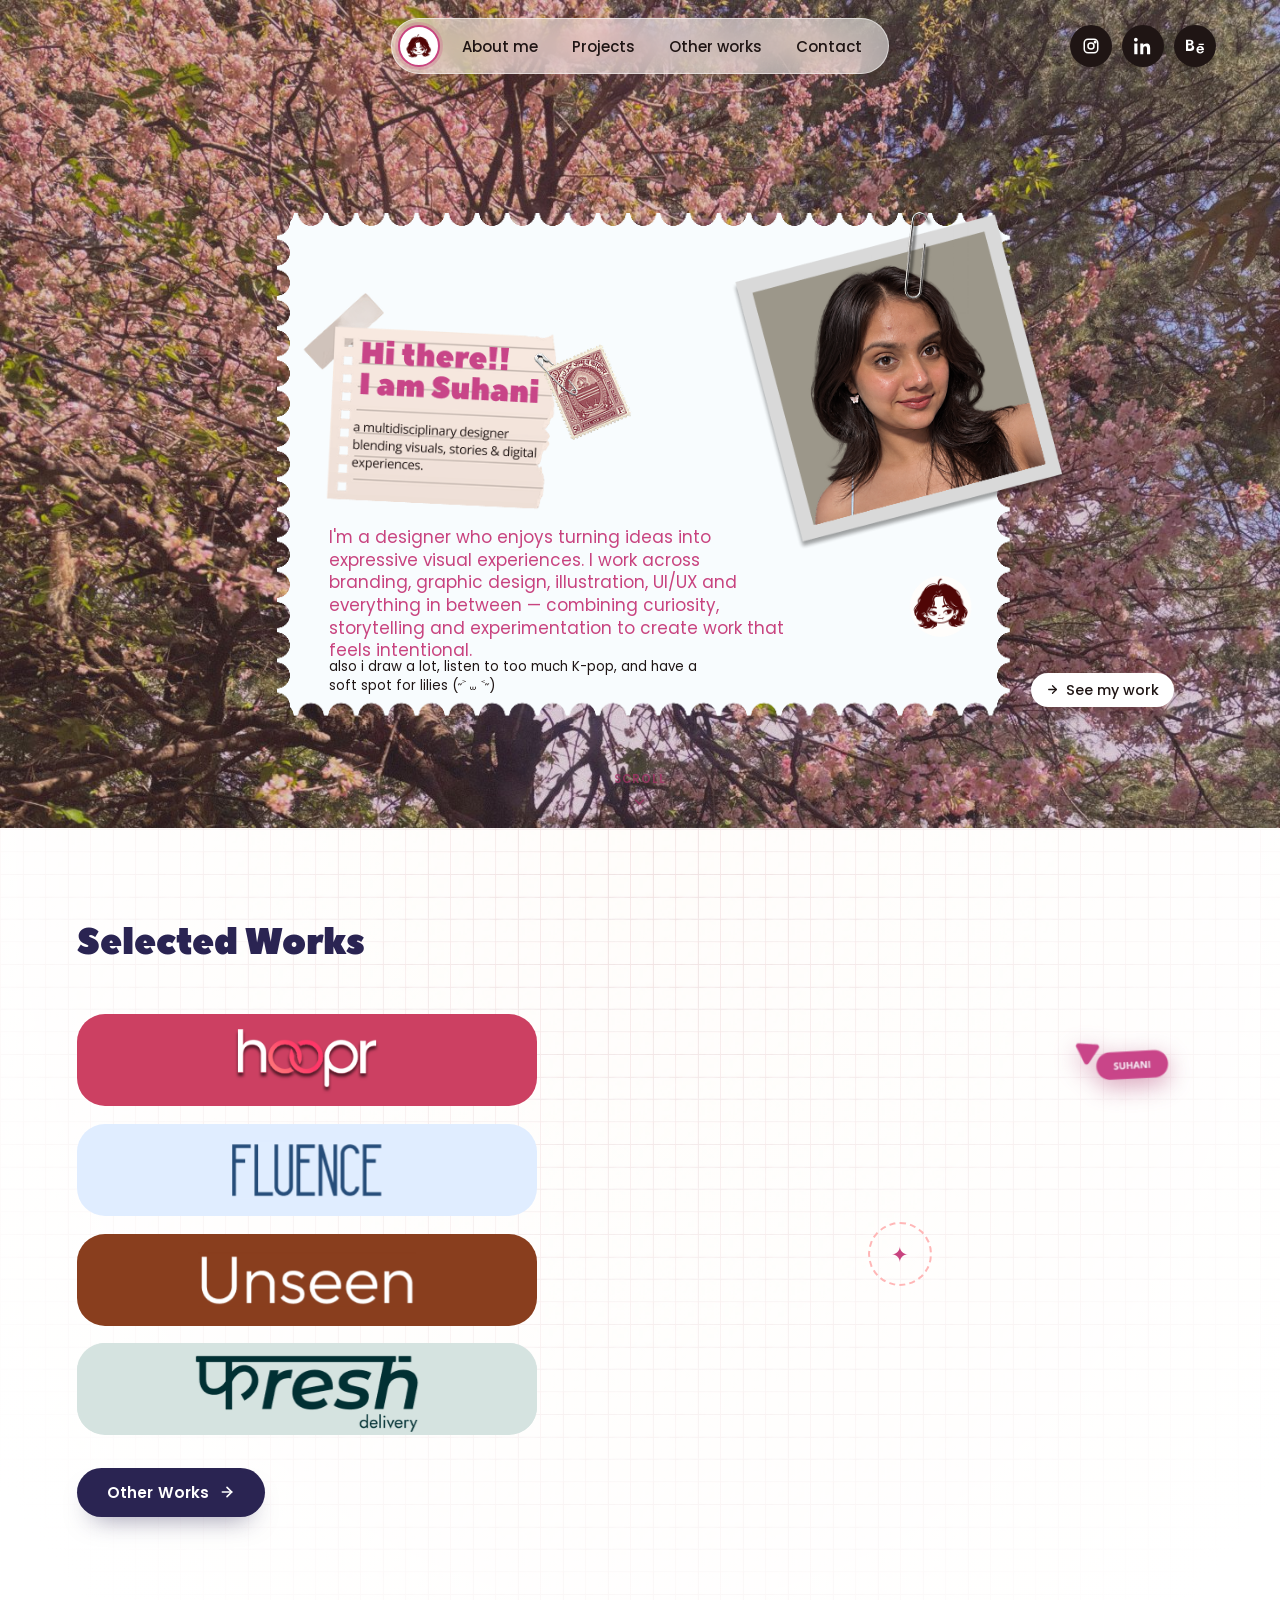
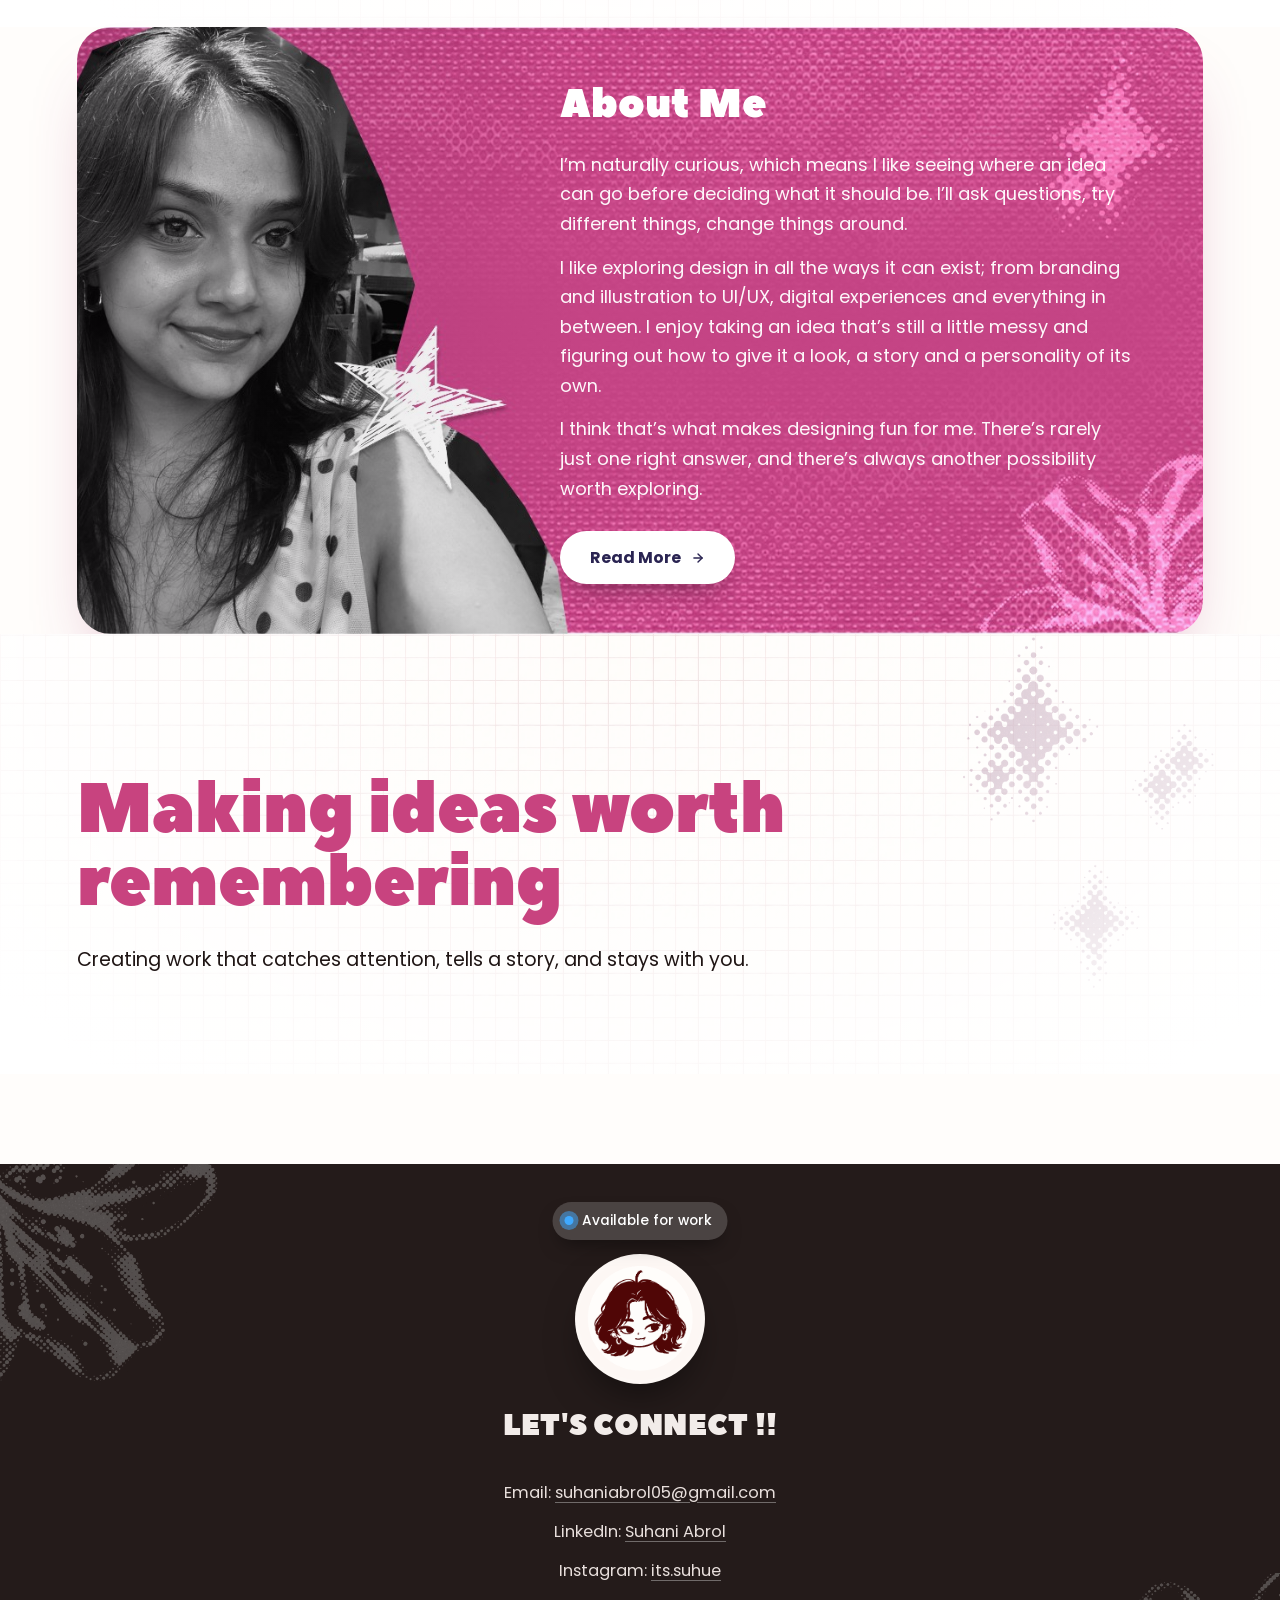
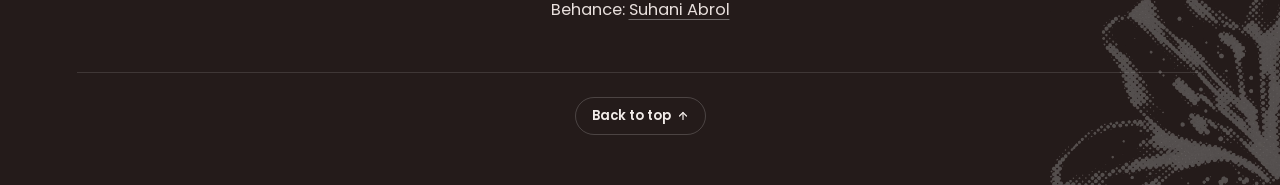
==== commit 4e161ab9: "Use a blossom video for the hero backdrop Lay an autoplaying, muted, looping video over the hero and" ====
--- a/index.html
+++ b/index.html
@@ -11,6 +11,19 @@
 <link rel="stylesheet" href="styles.css">
 </head>
 <body class="page-home">
+
+<!-- ================= INTRO SPLASH =================
+     A two-beat greeting that plays on landing: "Oh, hello!" swaps to
+     "You found me!", then the whole curtain lifts to reveal the hero.
+     Every character carries its own animation-delay inline, so the
+     sequence is pure CSS and cannot stall if script.js fails to load.
+     aria-hidden because the greeting is decoration — a screen reader
+     goes straight to the h1. -->
+<div class="intro-splash" aria-hidden="true">
+  <span class="intro-bubble intro-bubble-1"><span class="intro-char" style="animation-delay:0.150s">O</span><span class="intro-char" style="animation-delay:0.195s">h</span><span class="intro-char" style="animation-delay:0.240s">,</span><span class="intro-char" style="animation-delay:0.285s">&nbsp;</span><span class="intro-char" style="animation-delay:0.330s">h</span><span class="intro-char" style="animation-delay:0.375s">e</span><span class="intro-char" style="animation-delay:0.420s">l</span><span class="intro-char" style="animation-delay:0.465s">l</span><span class="intro-char" style="animation-delay:0.510s">o</span><span class="intro-char" style="animation-delay:0.555s">!</span></span>
+  <span class="intro-bubble intro-bubble-2"><span class="intro-char" style="animation-delay:0.950s">Y</span><span class="intro-char" style="animation-delay:0.995s">o</span><span class="intro-char" style="animation-delay:1.040s">u</span><span class="intro-char" style="animation-delay:1.085s">&nbsp;</span><span class="intro-char" style="animation-delay:1.130s">f</span><span class="intro-char" style="animation-delay:1.175s">o</span><span class="intro-char" style="animation-delay:1.220s">u</span><span class="intro-char" style="animation-delay:1.265s">n</span><span class="intro-char" style="animation-delay:1.310s">d</span><span class="intro-char" style="animation-delay:1.355s">&nbsp;</span><span class="intro-char" style="animation-delay:1.400s">m</span><span class="intro-char" style="animation-delay:1.445s">e</span><span class="intro-char" style="animation-delay:1.490s">!</span></span>
+</div>
+
 <div class="scroll-progress" id="scrollProgress"></div>
 
 <!-- ================= HEADER ================= -->
@@ -57,6 +70,15 @@
 
 <!-- ================= HERO ================= -->
 <section class="hero" id="about">
+  <!-- The hero backdrop. The video covers the section's background
+       image, which stays as the poster and the fallback: it is what
+       shows while the file buffers, if autoplay is refused, and under
+       prefers-reduced-motion. -->
+  <video class="hero-video" autoplay muted loop playsinline
+         preload="auto" poster="assets/images/hero-blossom.jpg" aria-hidden="true">
+    <source src="assets/video/hero-blossom.mp4" type="video/mp4">
+  </video>
+
   <div class="hero-stage">
     <div class="hero-card reveal reveal-delay-1">
       <!-- the perforated paper shape is a separate layer so the polaroid and
--- a/styles.css
+++ b/styles.css
@@ -43,6 +43,60 @@
   button{font-family:inherit;cursor:pointer;border:none;background:none;}
   ::selection{background:var(--pink);color:#fff;}
 
+  /* ---------- intro splash ----------
+     The landing greeting. Two bubbles share one grid cell: the first
+     hides at 0.9s exactly as the second appears, so they read as one
+     bubble changing its mind. The curtain then fades at 1.7s.
+
+     Timings live here rather than in JS so the whole sequence is
+     declarative; the per-character delays are inline in index.html.
+     Scoped to .page-home — the element exists on no other page, and
+     the scoping keeps it that way even if one is copied later.
+
+     Metrics are the reference's own, read off the live page: curtain
+     #fdfdfb, a 2px #191510 outline, the fill in this site's own pink,
+     16px radius with the top-left squared off, 12px/16px padding,
+     40px type at 1.1. The one thing not copied is the typeface — the
+     reference sets Inter, which this site does not load, so the
+     bubble uses Poppins 500, the closest of the two families already
+     in the page. */
+  .page-home .intro-splash{
+    position:fixed; inset:0; z-index:1000;   /* above the toast at 999 */
+    display:grid; place-items:center;
+    background:#fdfdfb;
+    pointer-events:none;                     /* never swallows a click */
+    animation: introOut .45s ease 1.7s forwards;
+  }
+  .page-home .intro-bubble{
+    grid-area: 1 / 1;                        /* both bubbles stack in one cell */
+    max-width:min(86vw, 760px);
+    padding:12px 16px;
+    background:var(--pink);
+    color:#fff;
+    border:2px solid #191510;
+    border-radius:16px;
+    border-top-left-radius:0;                /* the speech-bubble corner */
+    font-family:'Poppins', sans-serif;
+    font-weight:500;
+    font-size:clamp(1.875rem, 4.4vw, 2.5rem);
+    line-height:1.1;
+    text-align:center;
+  }
+  .page-home .intro-bubble-1{ animation: introSwap 10ms linear .9s forwards; }
+  .page-home .intro-bubble-2{ opacity:0; animation: introIn 10ms linear .9s forwards; }
+  .page-home .intro-char{
+    display:inline-block;
+    opacity:0; transform:translateY(.3em);
+    animation: introIn .22s ease forwards;   /* delay is inline, per character */
+  }
+  @keyframes introIn  { to{ opacity:1; transform:none; } }
+  @keyframes introSwap{ to{ opacity:0; visibility:hidden; } }
+  @keyframes introOut { to{ opacity:0; visibility:hidden; } }
+
+  @media (prefers-reduced-motion: reduce){
+    .page-home .intro-splash{ display:none; }
+  }
+
   /* ---------- scroll progress bar ---------- */
   .scroll-progress{
     position:fixed; top:0; left:0; height:3px; width:0%;
@@ -96,6 +150,17 @@
     display:grid; grid-template-columns: 1fr auto 1fr; align-items:center;
     pointer-events:none;
   }
+  /* On the homepage the blossom photo runs to the very top of the
+     viewport and the nav floats over it. A sticky header still takes
+     its ~74px of flow space, and that space reads as a band of page
+     background above the photo. Fixed takes it out of the flow so the
+     hero starts at y 0; behaviour is otherwise identical, because a
+     top:0 sticky header at the start of the document is already stuck
+     from the first frame and never scrolls away.
+
+     Home only — every other page opens on a content column that needs
+     the header's height as clearance. */
+  .page-home .site-header{ position:fixed; left:0; right:0; }
   .nav-pill{
     grid-column:2; justify-self:center;
     pointer-events:all;
@@ -230,6 +295,20 @@
     display:block;
     min-height:auto;
   }
+  /* The blossom video, laid over the section's background image and
+     cropped the same way `center/cover` crops it, so the framing is
+     unchanged. .hero-stage is z-index 1, so it stays above this. */
+  .hero-video{
+    position:absolute; inset:0; z-index:0;
+    width:100%; height:100%;
+    object-fit:cover; object-position:center;
+    pointer-events:none;
+  }
+  /* Eight seconds of looping motion is exactly what this setting is
+     for; hiding the video falls back to the still underneath. */
+  @media (prefers-reduced-motion: reduce){
+    .hero-video{ display:none; }
+  }
   .hero-stage{
     position:relative;
     width:100%; max-width:1440px; margin-inline:auto;
